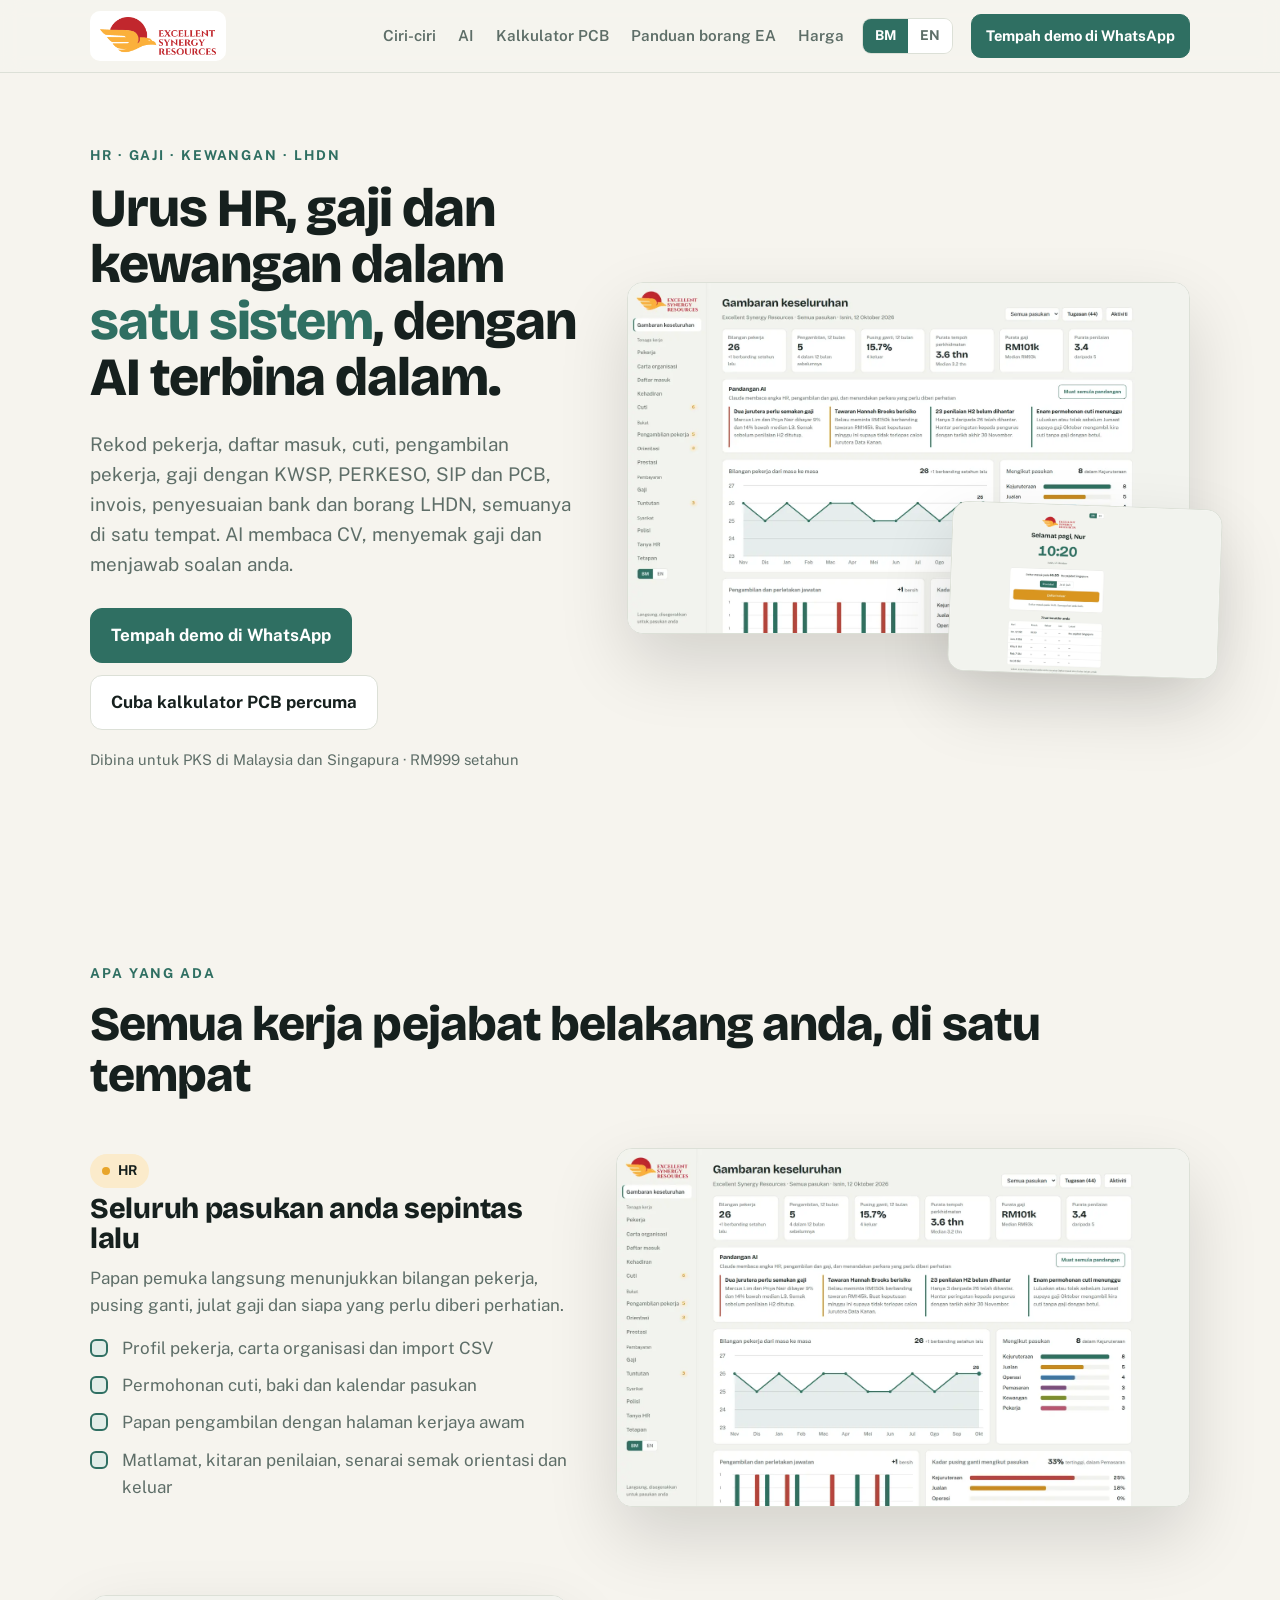
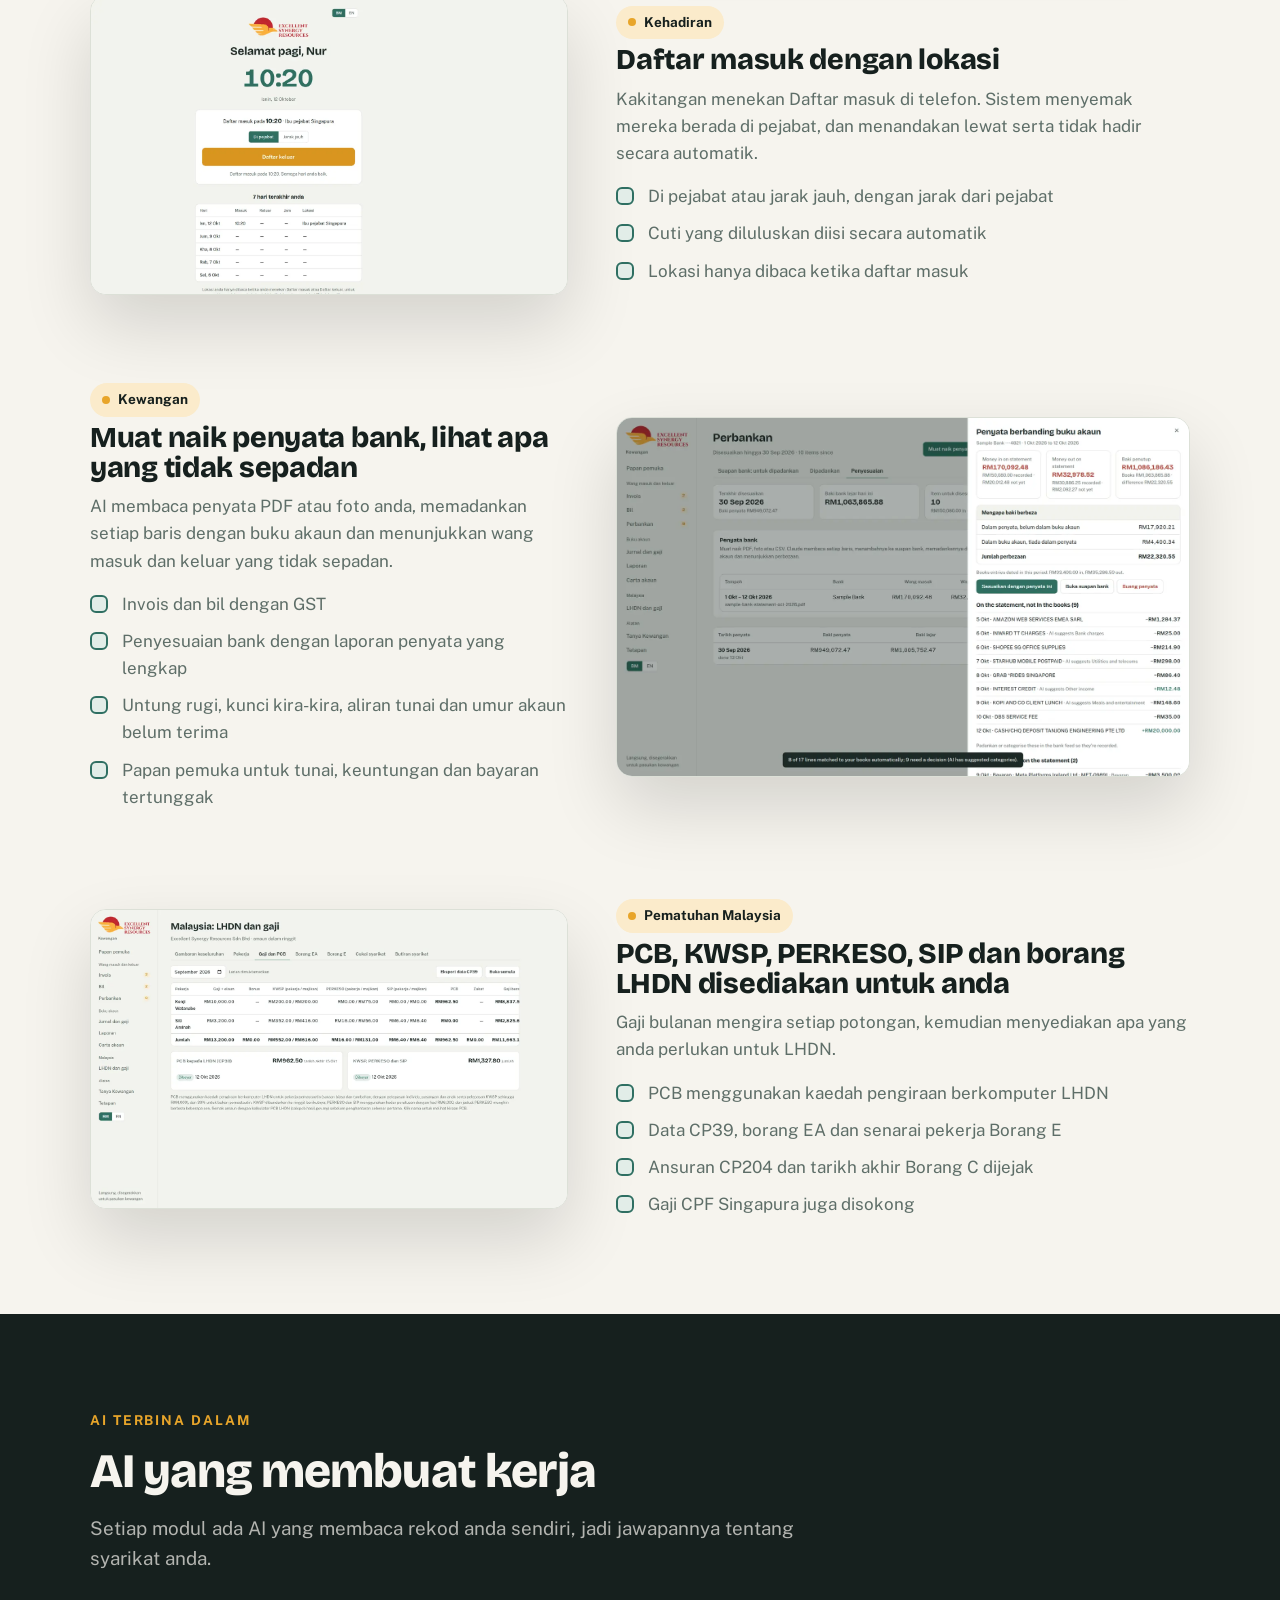
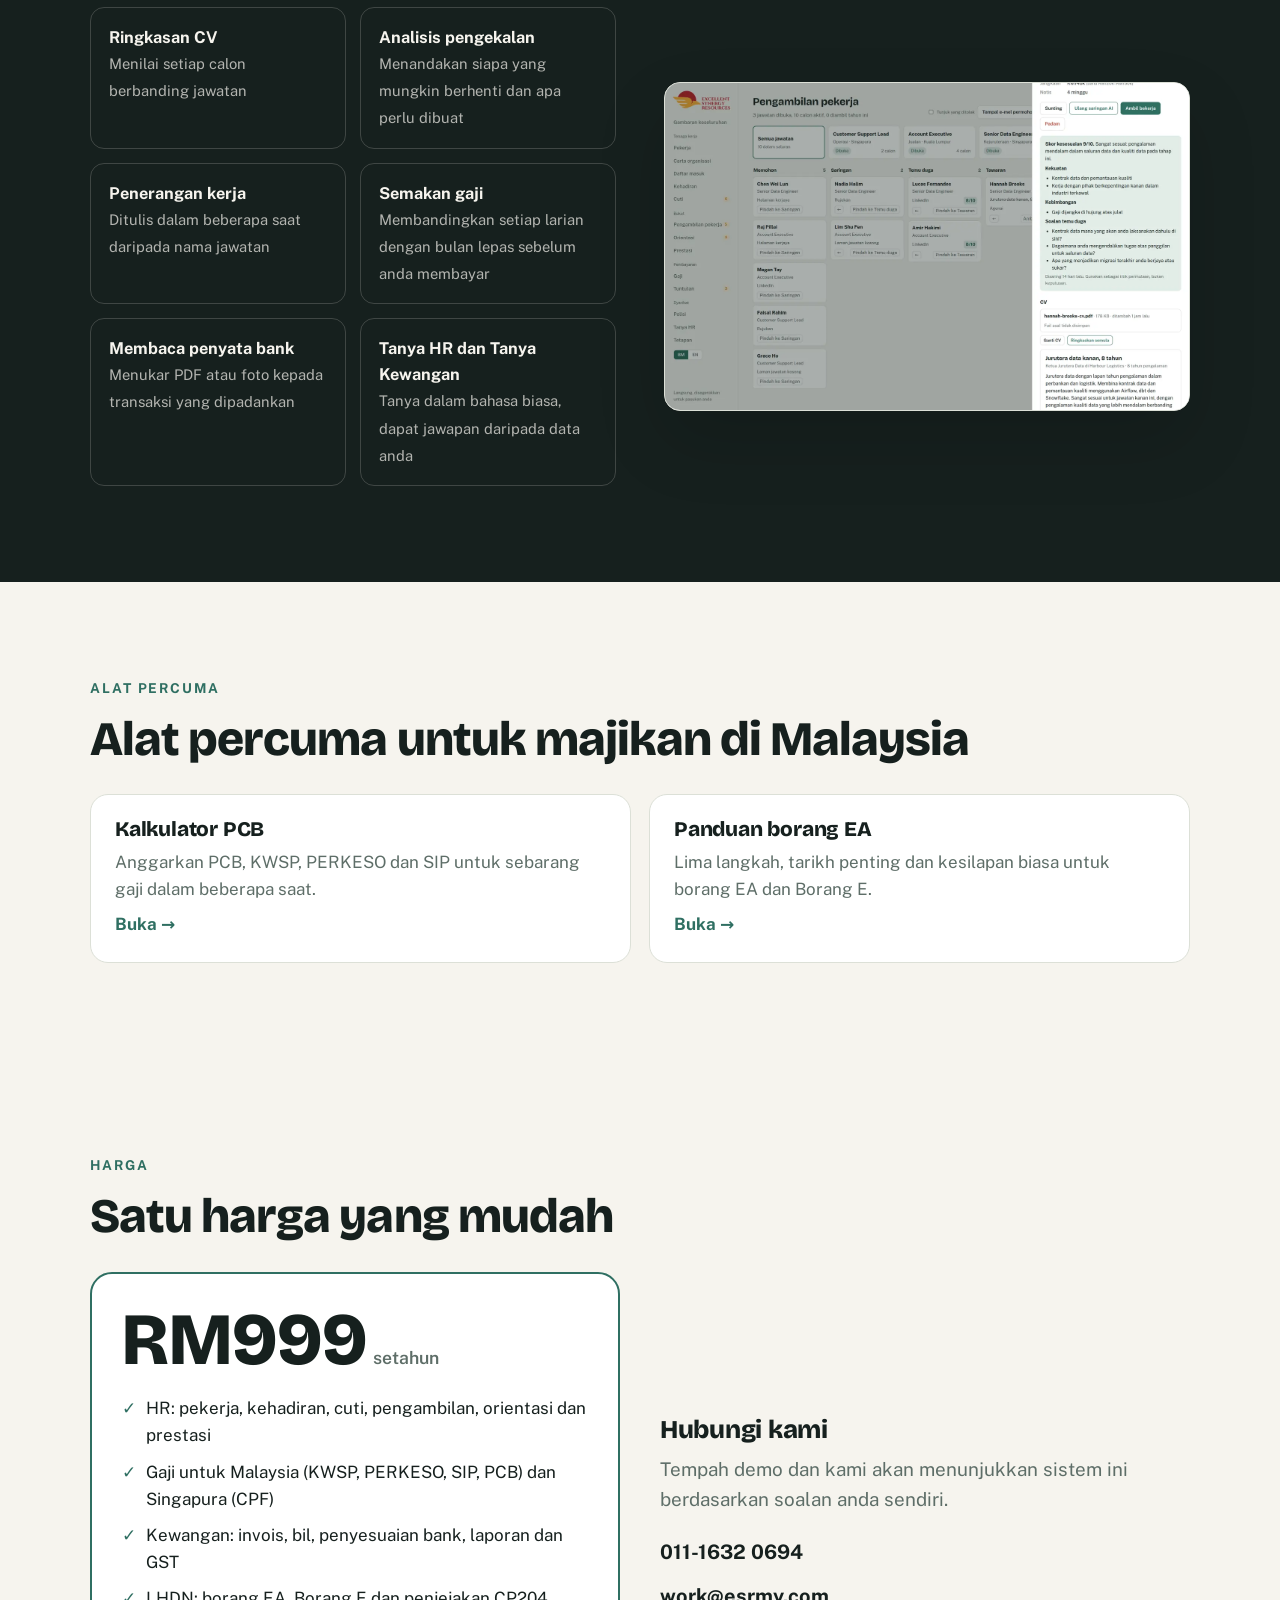
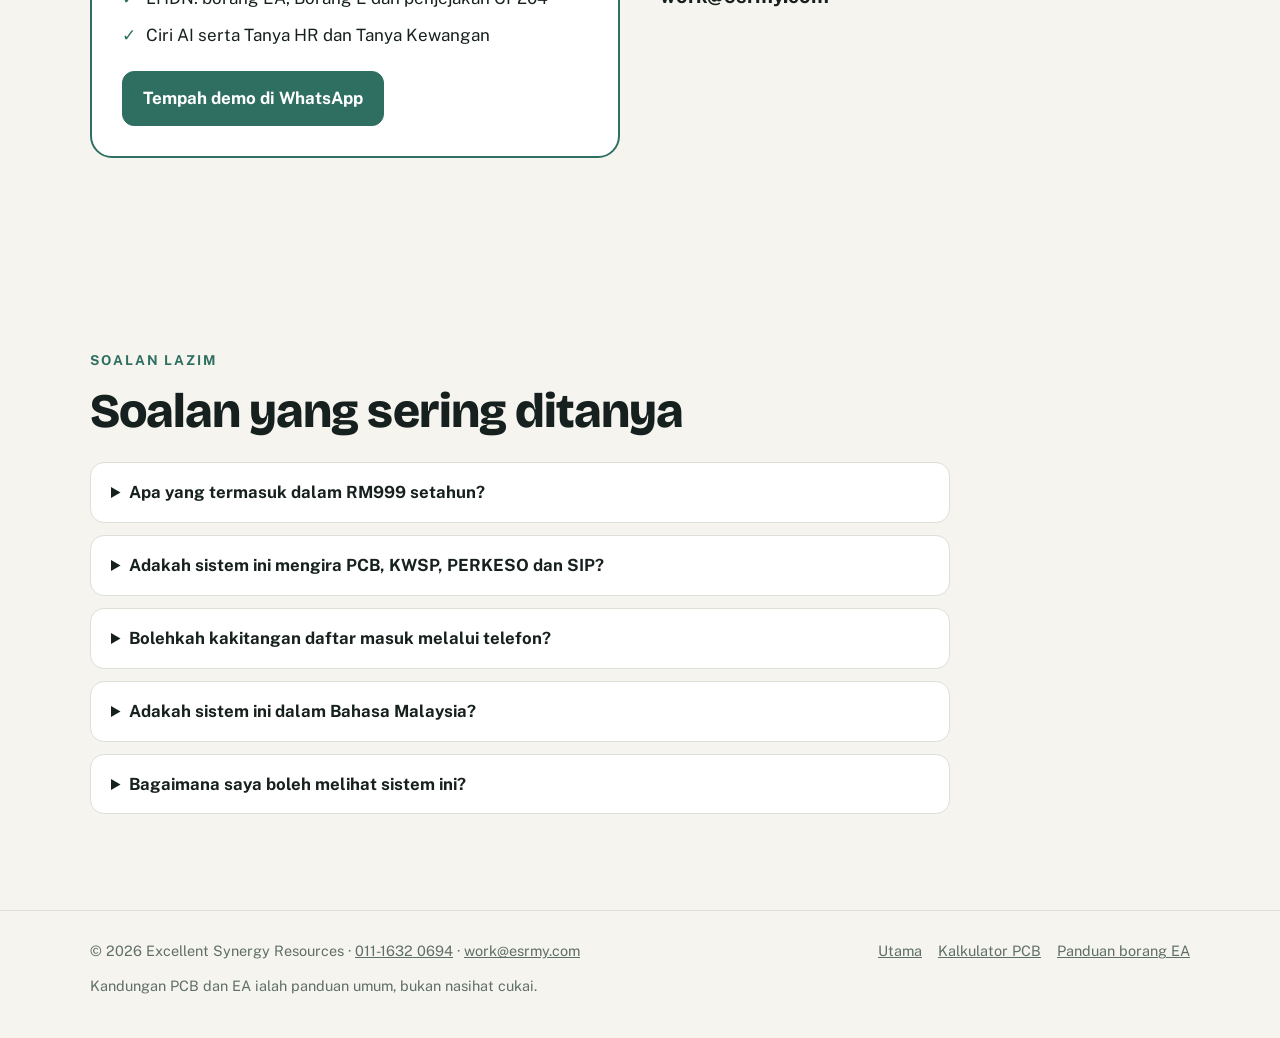
==== index.html @ 01795f99 "Website: bilingual home, PCB calculator and EA form guide" ====
<!doctype html>
<html lang="ms">
<head>
<meta charset="utf-8">
<meta name="viewport" content="width=device-width, initial-scale=1, viewport-fit=cover">
<title>Sistem HR dan Gaji Malaysia dengan AI | ESR</title>
<meta name="description" content="Urus pekerja, cuti, daftar masuk berlokasi, gaji dengan KWSP, PERKESO, SIP dan PCB, invois dan borang LHDN dalam satu sistem dengan AI. RM999 setahun.">
<meta name="robots" content="index, follow, max-image-preview:large">
<link rel="canonical" href="https://hrmanagement.esrmy.com/">
<link rel="alternate" hreflang="ms-MY" href="https://hrmanagement.esrmy.com/"><link rel="alternate" hreflang="en" href="https://hrmanagement.esrmy.com/en/"><link rel="alternate" hreflang="x-default" href="https://hrmanagement.esrmy.com/">
<meta property="og:type" content="website"><meta property="og:site_name" content="Excellent Synergy Resources"><meta property="og:url" content="https://hrmanagement.esrmy.com/">
<meta property="og:title" content="Sistem HR dan Gaji Malaysia dengan AI | ESR"><meta property="og:description" content="Urus pekerja, cuti, daftar masuk berlokasi, gaji dengan KWSP, PERKESO, SIP dan PCB, invois dan borang LHDN dalam satu sistem dengan AI. RM999 setahun.">
<meta property="og:image" content="https://hrmanagement.esrmy.com/assets/img/og-ms.png"><meta property="og:image:width" content="1200"><meta property="og:image:height" content="630"><meta property="og:image:alt" content="Sistem HR, gaji dan kewangan Excellent Synergy Resources">
<meta property="og:locale" content="ms_MY"><meta property="og:locale:alternate" content="en_MY">
<meta name="twitter:card" content="summary_large_image"><meta name="twitter:title" content="Sistem HR dan Gaji Malaysia dengan AI | ESR"><meta name="twitter:description" content="Urus pekerja, cuti, daftar masuk berlokasi, gaji dengan KWSP, PERKESO, SIP dan PCB, invois dan borang LHDN dalam satu sistem dengan AI. RM999 setahun."><meta name="twitter:image" content="https://hrmanagement.esrmy.com/assets/img/og-ms.png">
<meta name="theme-color" content="#2F6F62">
<link rel="icon" type="image/png" sizes="32x32" href="/assets/img/icon-32.png"><link rel="icon" type="image/png" sizes="192x192" href="/assets/img/icon-192.png"><link rel="apple-touch-icon" href="/assets/img/apple-touch-icon.png">
<link rel="preconnect" href="https://fonts.googleapis.com"><link rel="preconnect" href="https://fonts.gstatic.com" crossorigin>
<link href="https://fonts.googleapis.com/css2?family=Bricolage+Grotesque:opsz,wght@12..96,600;12..96,800&family=Public+Sans:wght@400;500;600;700&display=swap" rel="stylesheet">
<link rel="stylesheet" href="/assets/css/style.css">
<script type="application/ld+json">{"@context": "https://schema.org", "@graph": [{"@type": "Organization", "@id": "https://hrmanagement.esrmy.com/#org", "name": "Excellent Synergy Resources", "url": "https://hrmanagement.esrmy.com/", "logo": "https://hrmanagement.esrmy.com/assets/img/logo.png", "email": "work@esrmy.com", "contactPoint": {"@type": "ContactPoint", "telephone": "+60-11-1632-0694", "contactType": "sales", "areaServed": ["MY", "SG"], "availableLanguage": ["ms", "en"]}}, {"@type": "WebSite", "@id": "https://hrmanagement.esrmy.com/#site", "url": "https://hrmanagement.esrmy.com/", "name": "Excellent Synergy Resources", "inLanguage": ["ms-MY", "en"], "publisher": {"@id": "https://hrmanagement.esrmy.com/#org"}}, {"@type": "SoftwareApplication", "name": "Excellent Synergy Resources HR, Payroll & Finance", "applicationCategory": "BusinessApplication", "operatingSystem": "Web", "inLanguage": ["ms", "en"], "description": "Urus pekerja, cuti, daftar masuk berlokasi, gaji dengan KWSP, PERKESO, SIP dan PCB, invois dan borang LHDN dalam satu sistem dengan AI. RM999 setahun.", "offers": {"@type": "Offer", "price": "999", "priceCurrency": "MYR", "priceSpecification": {"@type": "UnitPriceSpecification", "price": "999", "priceCurrency": "MYR", "unitText": "YEAR"}}, "publisher": {"@id": "https://hrmanagement.esrmy.com/#org"}}, {"@type": "FAQPage", "inLanguage": "ms", "mainEntity": [{"@type": "Question", "name": "Apa yang termasuk dalam RM999 setahun?", "acceptedAnswer": {"@type": "Answer", "text": "Rekod HR, kehadiran dengan daftar masuk berlokasi, cuti, pengambilan pekerja, orientasi, penilaian prestasi, gaji untuk Malaysia dan Singapura, kewangan dengan invois, penyesuaian bank dan laporan, borang LHDN, serta ciri-ciri AI."}}, {"@type": "Question", "name": "Adakah sistem ini mengira PCB, KWSP, PERKESO dan SIP?", "acceptedAnswer": {"@type": "Answer", "text": "Ya. Gaji bulanan mengira setiap potongan, menggunakan kaedah pengiraan berkomputer LHDN untuk PCB, dan menyediakan data CP39, borang EA dan senarai pekerja Borang E."}}, {"@type": "Question", "name": "Bolehkah kakitangan daftar masuk melalui telefon?", "acceptedAnswer": {"@type": "Answer", "text": "Boleh. Kakitangan menekan Daftar masuk di telefon, sistem menyemak mereka berada di pejabat, dan lewat atau tidak hadir ditanda secara automatik."}}, {"@type": "Question", "name": "Adakah sistem ini dalam Bahasa Malaysia?", "acceptedAnswer": {"@type": "Answer", "text": "Ya. Setiap skrin boleh ditukar antara Bahasa Malaysia dan Bahasa Inggeris."}}, {"@type": "Question", "name": "Bagaimana saya boleh melihat sistem ini?", "acceptedAnswer": {"@type": "Answer", "text": "Tempah demo melalui WhatsApp di 011-1632 0694 atau e-mel work@esrmy.com dan kami akan menunjukkannya kepada anda."}}]}]}</script>
</head>
<body><header class="top"><div class="wrap">
  <a class="logo-tile" href="/"><img src="/assets/img/logo.png" width="422" height="138" alt="Excellent Synergy Resources" style="height:38px;width:auto"></a>
  <nav class="links" aria-label="Bahagian"><a href="/#features">Ciri-ciri</a><a href="/#ai">AI</a><a href="/kalkulator-pcb/">Kalkulator PCB</a><a href="/panduan-borang-ea/">Panduan borang EA</a><a href="/#pricing">Harga</a></nav>
  <div class="langsw" role="group" aria-label="Language / Bahasa"><a href="/" hreflang="ms" lang="ms" aria-current="true">BM</a><a href="/en/" hreflang="en" lang="en" aria-current="false">EN</a></div>
  <a class="btn primary small demo" href="https://wa.me/601116320694?text=Hai%2C%20saya%20ingin%20menempah%20demo%20sistem%20HR%2C%20gaji%20dan%20kewangan." target="_blank" rel="noopener">Tempah demo di WhatsApp</a>
</div></header>
<main>
<section class="hero"><div class="wrap grid"><div>
<p class="kicker">HR · Gaji · Kewangan · LHDN</p><h1>Urus HR, gaji dan kewangan dalam <em>satu sistem</em>, dengan AI terbina dalam.</h1><p class="lead">Rekod pekerja, daftar masuk, cuti, pengambilan pekerja, gaji dengan KWSP, PERKESO, SIP dan PCB, invois, penyesuaian bank dan borang LHDN, semuanya di satu tempat. AI membaca CV, menyemak gaji dan menjawab soalan anda.</p>
<div class="ctas"><a class="btn primary" href="https://wa.me/601116320694?text=Hai%2C%20saya%20ingin%20menempah%20demo%20sistem%20HR%2C%20gaji%20dan%20kewangan." target="_blank" rel="noopener">Tempah demo di WhatsApp</a><a class="btn" href="/kalkulator-pcb/">Cuba kalkulator PCB percuma</a></div><p class="note">Dibina untuk PKS di Malaysia dan Singapura · RM999 setahun</p></div>
<div class="stack"><div class="shot"><picture><source media="(prefers-color-scheme: dark)" srcset="/assets/img/ms/hr-dashboard-dark.webp"><img src="/assets/img/ms/hr-dashboard-light.webp" width="1400" height="875" alt="Papan pemuka HR dengan bilangan pekerja, pusing ganti dan pandangan AI" fetchpriority="high"></picture></div><div class="shot back"><picture><source media="(prefers-color-scheme: dark)" srcset="/assets/img/ms/clock-in-dark.webp"><img src="/assets/img/ms/clock-in-light.webp" width="1400" height="875" alt="Skrin daftar masuk kakitangan dengan lokasi" loading="lazy" decoding="async"></picture></div></div></div></section>
<section id="features"><div class="wrap"><p class="kicker">Apa yang ada</p><h2>Semua kerja pejabat belakang anda, di satu tempat</h2><div class="rows"><div class="row"><div class="text"><span class="tag"><i></i><span>HR</span></span><h3>Seluruh pasukan anda sepintas lalu</h3><p>Papan pemuka langsung menunjukkan bilangan pekerja, pusing ganti, julat gaji dan siapa yang perlu diberi perhatian.</p><ul><li>Profil pekerja, carta organisasi dan import CSV</li><li>Permohonan cuti, baki dan kalendar pasukan</li><li>Papan pengambilan dengan halaman kerjaya awam</li><li>Matlamat, kitaran penilaian, senarai semak orientasi dan keluar</li></ul></div>
<div class="shot"><picture><source media="(prefers-color-scheme: dark)" srcset="/assets/img/ms/hr-dashboard-dark.webp"><img src="/assets/img/ms/hr-dashboard-light.webp" width="1400" height="875" alt="Papan pemuka HR dengan bilangan pekerja, pusing ganti dan pandangan AI" loading="lazy" decoding="async"></picture></div></div><div class="row flip"><div class="text"><span class="tag"><i></i><span>Kehadiran</span></span><h3>Daftar masuk dengan lokasi</h3><p>Kakitangan menekan Daftar masuk di telefon. Sistem menyemak mereka berada di pejabat, dan menandakan lewat serta tidak hadir secara automatik.</p><ul><li>Di pejabat atau jarak jauh, dengan jarak dari pejabat</li><li>Cuti yang diluluskan diisi secara automatik</li><li>Lokasi hanya dibaca ketika daftar masuk</li></ul></div>
<div class="shot"><picture><source media="(prefers-color-scheme: dark)" srcset="/assets/img/ms/clock-in-dark.webp"><img src="/assets/img/ms/clock-in-light.webp" width="1400" height="875" alt="Skrin daftar masuk kakitangan dengan lokasi" loading="lazy" decoding="async"></picture></div></div><div class="row"><div class="text"><span class="tag"><i></i><span>Kewangan</span></span><h3>Muat naik penyata bank, lihat apa yang tidak sepadan</h3><p>AI membaca penyata PDF atau foto anda, memadankan setiap baris dengan buku akaun dan menunjukkan wang masuk dan keluar yang tidak sepadan.</p><ul><li>Invois dan bil dengan GST</li><li>Penyesuaian bank dengan laporan penyata yang lengkap</li><li>Untung rugi, kunci kira-kira, aliran tunai dan umur akaun belum terima</li><li>Papan pemuka untuk tunai, keuntungan dan bayaran tertunggak</li></ul></div>
<div class="shot"><picture><source media="(prefers-color-scheme: dark)" srcset="/assets/img/ms/bank-statement-check-dark.webp"><img src="/assets/img/ms/bank-statement-check-light.webp" width="1400" height="875" alt="Penyata bank dibandingkan dengan buku akaun" loading="lazy" decoding="async"></picture></div></div><div class="row flip"><div class="text"><span class="tag"><i></i><span>Pematuhan Malaysia</span></span><h3>PCB, KWSP, PERKESO, SIP dan borang LHDN disediakan untuk anda</h3><p>Gaji bulanan mengira setiap potongan, kemudian menyediakan apa yang anda perlukan untuk LHDN.</p><ul><li>PCB menggunakan kaedah pengiraan berkomputer LHDN</li><li>Data CP39, borang EA dan senarai pekerja Borang E</li><li>Ansuran CP204 dan tarikh akhir Borang C dijejak</li><li>Gaji CPF Singapura juga disokong</li></ul></div>
<div class="shot"><picture><source media="(prefers-color-scheme: dark)" srcset="/assets/img/ms/malaysia-payroll-pcb-dark.webp"><img src="/assets/img/ms/malaysia-payroll-pcb-light.webp" width="1400" height="875" alt="Gaji Malaysia dengan KWSP, PERKESO, SIP dan PCB" loading="lazy" decoding="async"></picture></div></div></div></div></section>
<section id="ai" class="ai"><div class="wrap"><p class="kicker">AI terbina dalam</p><h2>AI yang membuat kerja</h2><p class="lead" style="margin-top:16px">Setiap modul ada AI yang membaca rekod anda sendiri, jadi jawapannya tentang syarikat anda.</p>
<div class="grid"><div class="tiles"><div class="tile"><b>Ringkasan CV</b><span>Menilai setiap calon berbanding jawatan</span></div><div class="tile"><b>Analisis pengekalan</b><span>Menandakan siapa yang mungkin berhenti dan apa perlu dibuat</span></div><div class="tile"><b>Penerangan kerja</b><span>Ditulis dalam beberapa saat daripada nama jawatan</span></div><div class="tile"><b>Semakan gaji</b><span>Membandingkan setiap larian dengan bulan lepas sebelum anda membayar</span></div><div class="tile"><b>Membaca penyata bank</b><span>Menukar PDF atau foto kepada transaksi yang dipadankan</span></div><div class="tile"><b>Tanya HR dan Tanya Kewangan</b><span>Tanya dalam bahasa biasa, dapat jawapan daripada data anda</span></div></div><div class="shot"><picture><source media="(prefers-color-scheme: dark)" srcset="/assets/img/ms/ai-cv-summary-dark.webp"><img src="/assets/img/ms/ai-cv-summary-light.webp" width="1400" height="875" alt="Ringkasan AI bagi CV calon" loading="lazy" decoding="async"></picture></div></div></div></section>
<section id="tools"><div class="wrap"><p class="kicker">Alat percuma</p><h2>Alat percuma untuk majikan di Malaysia</h2><div class="tools">
<a class="toolcard" href="/kalkulator-pcb/"><h3>Kalkulator PCB</h3><span>Anggarkan PCB, KWSP, PERKESO dan SIP untuk sebarang gaji dalam beberapa saat.</span><b>Buka →</b></a>
<a class="toolcard" href="/panduan-borang-ea/"><h3>Panduan borang EA</h3><span>Lima langkah, tarikh penting dan kesilapan biasa untuk borang EA dan Borang E.</span><b>Buka →</b></a></div></div></section>
<section id="pricing"><div class="wrap"><p class="kicker">Harga</p><h2>Satu harga yang mudah</h2><div class="price"><div class="pcard"><div class="amt">RM999<small>setahun</small></div>
<ul><li>HR: pekerja, kehadiran, cuti, pengambilan, orientasi dan prestasi</li><li>Gaji untuk Malaysia (KWSP, PERKESO, SIP, PCB) dan Singapura (CPF)</li><li>Kewangan: invois, bil, penyesuaian bank, laporan dan GST</li><li>LHDN: borang EA, Borang E dan penjejakan CP204</li><li>Ciri AI serta Tanya HR dan Tanya Kewangan</li></ul><a class="btn primary" href="https://wa.me/601116320694?text=Hai%2C%20saya%20ingin%20menempah%20demo%20sistem%20HR%2C%20gaji%20dan%20kewangan." target="_blank" rel="noopener">Tempah demo di WhatsApp</a></div>
<div><h3 style="font-size:1.6rem">Hubungi kami</h3><p class="lead" style="margin:10px 0 22px">Tempah demo dan kami akan menunjukkan sistem ini berdasarkan soalan anda sendiri.</p><div class="contact"><a href="tel:+601116320694">011-1632 0694</a><a href="mailto:work@esrmy.com">work@esrmy.com</a></div></div></div></div></section>
<section id="faq"><div class="wrap"><p class="kicker">Soalan lazim</p><h2>Soalan yang sering ditanya</h2><div class="faq"><details><summary>Apa yang termasuk dalam RM999 setahun?</summary><p>Rekod HR, kehadiran dengan daftar masuk berlokasi, cuti, pengambilan pekerja, orientasi, penilaian prestasi, gaji untuk Malaysia dan Singapura, kewangan dengan invois, penyesuaian bank dan laporan, borang LHDN, serta ciri-ciri AI.</p></details><details><summary>Adakah sistem ini mengira PCB, KWSP, PERKESO dan SIP?</summary><p>Ya. Gaji bulanan mengira setiap potongan, menggunakan kaedah pengiraan berkomputer LHDN untuk PCB, dan menyediakan data CP39, borang EA dan senarai pekerja Borang E.</p></details><details><summary>Bolehkah kakitangan daftar masuk melalui telefon?</summary><p>Boleh. Kakitangan menekan Daftar masuk di telefon, sistem menyemak mereka berada di pejabat, dan lewat atau tidak hadir ditanda secara automatik.</p></details><details><summary>Adakah sistem ini dalam Bahasa Malaysia?</summary><p>Ya. Setiap skrin boleh ditukar antara Bahasa Malaysia dan Bahasa Inggeris.</p></details><details><summary>Bagaimana saya boleh melihat sistem ini?</summary><p>Tempah demo melalui WhatsApp di 011-1632 0694 atau e-mel work@esrmy.com dan kami akan menunjukkannya kepada anda.</p></details></div></div></section>
</main>
<footer><div class="wrap"><span>© 2026 Excellent Synergy Resources · <a href="tel:+601116320694">011-1632 0694</a> · <a href="mailto:work@esrmy.com">work@esrmy.com</a></span>
<nav aria-label="Footer"><a href="/">Utama</a><a href="/kalkulator-pcb/">Kalkulator PCB</a><a href="/panduan-borang-ea/">Panduan borang EA</a></nav>
<span>Kandungan PCB dan EA ialah panduan umum, bukan nasihat cukai.</span></div></footer>
<script src="/assets/js/main.js" defer></script>
</body>
</html>
---- assets/css/style.css ----
:root{--bg:#F6F4EE;--surface:#FFFFFF;--ink:#16201E;--muted:#5E6E68;--line:#DCE0D7;--pine:#2F6F62;--pine-2:#245A4F;--pine-soft:#E2EDE8;--gold:#E8A52A;--gold-soft:#FBEBCB;--danger:#B4453A;
  --display:"Bricolage Grotesque","Avenir Next","Segoe UI",system-ui,sans-serif;--body:"Public Sans","Helvetica Neue","Segoe UI",system-ui,sans-serif;
  box-sizing:border-box;padding-top:env(safe-area-inset-top,0px);padding-bottom:env(safe-area-inset-bottom,0px)}
@media (prefers-color-scheme: dark){:root:not([data-theme="light"]){--bg:#0F1614;--surface:#18211E;--ink:#E6EEEA;--muted:#9AAAA4;--line:#2B3633;--pine:#62B4A0;--pine-2:#7CC7B4;--pine-soft:#1F322D;--gold:#F0B54A;--gold-soft:#3A2F1A;--danger:#E58474}}
:root[data-theme="dark"]{--bg:#0F1614;--surface:#18211E;--ink:#E6EEEA;--muted:#9AAAA4;--line:#2B3633;--pine:#62B4A0;--pine-2:#7CC7B4;--pine-soft:#1F322D;--gold:#F0B54A;--gold-soft:#3A2F1A;--danger:#E58474}
*,*::before,*::after{box-sizing:inherit}
html{scroll-behavior:smooth;scroll-padding-top:calc(76px + env(safe-area-inset-top,0px))}
@media (prefers-reduced-motion: reduce){html{scroll-behavior:auto}}
body{margin:0;background:var(--bg);color:var(--ink);font:17px/1.6 var(--body);-webkit-font-smoothing:antialiased}
h1,h2,h3{font-family:var(--display);font-weight:800;letter-spacing:-.02em;margin:0;line-height:1.05}
h2{font-size:clamp(2rem,4vw,3rem)}h3{font-size:1.3rem;letter-spacing:-.01em}
p{margin:0}a{color:var(--pine)}
button,input,select{font:inherit;color:inherit}
:focus-visible{outline:2px solid var(--pine);outline-offset:3px}
.wrap{max-width:1180px;margin:0 auto;padding:0 clamp(18px,4vw,40px)}
header.top{position:sticky;top:0;z-index:20;background:color-mix(in srgb,var(--bg) 90%,transparent);backdrop-filter:blur(10px);border-bottom:1px solid var(--line);padding-top:env(safe-area-inset-top,0px)}
header .wrap{display:flex;align-items:center;gap:18px;height:72px}
.logo-tile{background:#fff;border-radius:10px;padding:6px 10px;display:flex}
.logo-tile img{height:38px;width:auto;display:block}
nav.links{display:flex;gap:22px;margin-left:auto;font-weight:600;font-size:.95rem}
nav.links a{color:var(--muted);text-decoration:none}nav.links a:hover{color:var(--ink)}
.langsw{display:inline-flex;border:1px solid var(--line);border-radius:9px;overflow:hidden;flex:none}.langsw a{color:var(--muted);text-decoration:none;padding:6px 12px;font-size:.85rem;font-weight:700;background:var(--surface)}.langsw a[aria-current=true]{background:var(--pine);color:var(--surface)}
.langsw button{border:0;background:var(--surface);color:var(--muted);padding:6px 12px;font-size:.85rem;font-weight:700;cursor:pointer}
.langsw button[aria-pressed=true]{background:var(--pine);color:var(--surface)}
.btn{display:inline-flex;align-items:center;justify-content:center;gap:8px;border-radius:12px;padding:13px 20px;font-weight:700;text-decoration:none;border:1.5px solid var(--line);background:var(--surface);color:var(--ink);cursor:pointer;white-space:nowrap}
.btn:hover{border-color:var(--pine)}
.btn.primary{background:var(--pine);border-color:var(--pine);color:var(--surface)}.btn.primary:hover{background:var(--pine-2)}
.btn.gold{background:var(--gold);border-color:var(--gold);color:#16201E}
.btn.small{padding:9px 14px;border-radius:10px;font-size:.92rem}
section{padding:clamp(56px,8vw,96px) 0}
.kicker{font-size:.85rem;font-weight:700;letter-spacing:.14em;color:var(--pine);text-transform:uppercase;margin-bottom:14px}
.lead{font-size:1.18rem;color:var(--muted);max-width:60ch}
.hero{padding-top:clamp(40px,6vw,72px)}
.hero .grid{display:grid;grid-template-columns:minmax(0,1fr) minmax(0,1.15fr);gap:48px;align-items:center}
.hero h1{font-size:clamp(2.4rem,4.2vw,3.6rem)}
.hero h1 em{font-style:normal;color:var(--pine)}
.hero .lead{margin:22px 0 28px}
.hero .ctas{display:flex;flex-wrap:wrap;gap:12px}
.hero .note{margin-top:18px;font-size:.92rem;color:var(--muted)}
.shot{border-radius:16px;overflow:hidden;border:1px solid var(--line);box-shadow:0 30px 70px rgba(0,0,0,.14);background:var(--surface)}
.shot img{display:block;width:100%;height:auto}
.hero .stack{position:relative}
.hero .stack .back{position:absolute;right:-30px;bottom:-40px;width:48%;transform:rotate(2deg)}
.tag{display:inline-flex;align-items:center;gap:8px;font-size:.85rem;font-weight:700;padding:6px 12px;border-radius:999px;background:var(--gold-soft);color:var(--ink)}
.tag i{width:8px;height:8px;border-radius:50%;background:var(--gold)}
.rows{display:grid;gap:clamp(56px,7vw,88px);margin-top:48px}
.row{display:grid;grid-template-columns:minmax(0,1fr) minmax(0,1.2fr);gap:48px;align-items:center}
.row.flip .text{order:2}
.row ul{margin:16px 0 0;padding:0;list-style:none;display:grid;gap:10px}
.row li{display:grid;grid-template-columns:22px 1fr;gap:10px;color:var(--muted)}
.row li::before{content:"";width:18px;height:18px;border-radius:6px;margin-top:4px;background:var(--pine-soft);border:2px solid var(--pine)}
.row h3{font-size:1.8rem;margin-top:6px}
.row p{color:var(--muted);margin-top:10px}
.ai{background:var(--ink);color:var(--bg)}
:root[data-theme="dark"] .ai,.ai{--aimuted:color-mix(in srgb,var(--bg) 70%,var(--ink))}
@media (prefers-color-scheme: dark){:root:not([data-theme="light"]) .ai{background:var(--surface);color:var(--ink);--aimuted:var(--muted)}}
:root[data-theme="dark"] .ai{background:var(--surface);color:var(--ink);--aimuted:var(--muted)}
.ai .kicker{color:var(--gold)}
.ai .lead{color:var(--aimuted)}
.ai .grid{display:grid;grid-template-columns:minmax(0,1fr) minmax(0,1fr);gap:48px;align-items:center;margin-top:34px}
.tiles{display:grid;grid-template-columns:1fr 1fr;gap:14px}
.tile{border:1px solid color-mix(in srgb,currentColor 18%,transparent);border-radius:14px;padding:16px 18px}
.tile b{display:block;font-size:1.02rem}
.tile span{font-size:.92rem;color:var(--aimuted)}
.tool{background:var(--surface);border:1px solid var(--line);border-radius:20px;padding:clamp(20px,3vw,36px);margin-top:34px}
.calc{display:grid;grid-template-columns:minmax(0,1fr) minmax(0,1fr);gap:36px}
.fields{display:grid;grid-template-columns:repeat(2,minmax(0,1fr));gap:14px;align-content:start}
.field{display:flex;flex-direction:column;gap:6px;font-size:.88rem;font-weight:600;color:var(--muted)}
.field.full{grid-column:1/-1}
.field input,.field select{border:1.5px solid var(--line);border-radius:10px;padding:11px 12px;background:var(--bg);color:var(--ink);font-weight:500;font-size:1rem;min-width:0}
.result{background:var(--pine-soft);border-radius:16px;padding:22px 24px}
.result .big{font-family:var(--display);font-weight:800;font-size:clamp(2.4rem,5vw,3.4rem);color:var(--pine);line-height:1;margin:6px 0 4px;font-variant-numeric:tabular-nums}
.rtable{width:100%;border-collapse:collapse;margin-top:16px;font-size:.95rem}
.rtable td{padding:7px 0;border-top:1px solid color-mix(in srgb,var(--pine) 22%,transparent)}
.rtable td:last-child{text-align:right;font-variant-numeric:tabular-nums;font-weight:600}
.rtable tr.tot td{font-weight:800;color:var(--ink)}
.fine{font-size:.85rem;color:var(--muted);margin-top:12px}
.lead-box{margin-top:26px;border-top:1px dashed var(--line);padding-top:22px}
.lead-box h3{font-size:1.15rem}
.lead-box p{color:var(--muted);font-size:.95rem;margin:6px 0 14px}
.lead-actions{display:flex;flex-wrap:wrap;gap:10px;margin-top:14px}
.lead-actions .btn,.hero .ctas .btn{white-space:normal;text-align:center}
.err{color:var(--danger);font-size:.9rem;min-height:1.2em;margin-top:8px}
.guide{display:grid;grid-template-columns:minmax(0,1.2fr) minmax(0,1fr);gap:40px;margin-top:30px}
.steps{counter-reset:s;display:grid;gap:14px;margin:0;padding:0;list-style:none}
.steps li{counter-increment:s;display:grid;grid-template-columns:44px 1fr;gap:14px;background:var(--surface);border:1px solid var(--line);border-radius:14px;padding:16px}
.steps li::before{content:counter(s);width:36px;height:36px;border-radius:10px;background:var(--gold);color:#16201E;font-weight:800;display:grid;place-items:center;font-family:var(--display)}
.steps b{display:block}.steps span{color:var(--muted);font-size:.95rem}
.side{background:var(--surface);border:1px solid var(--line);border-radius:16px;padding:22px}
.side h3{margin-bottom:10px}
.side ul{margin:0;padding-left:20px;color:var(--muted);display:grid;gap:6px}
.dates{display:grid;gap:10px;margin:16px 0}
.dates div{display:flex;justify-content:space-between;gap:12px;border-top:1px solid var(--line);padding-top:10px;font-size:.95rem}
.dates b{color:var(--pine)}
.price{display:grid;grid-template-columns:minmax(0,1fr) minmax(0,1fr);gap:40px;align-items:center;margin-top:30px}
.pcard{background:var(--surface);border:2px solid var(--pine);border-radius:22px;padding:30px}
.pcard .amt{font-family:var(--display);font-weight:800;font-size:clamp(3rem,7vw,4.6rem);line-height:1;color:var(--ink)}
.pcard .amt small{font-size:1.1rem;color:var(--muted);font-weight:600;font-family:var(--body);margin-left:6px}
.pcard ul{margin:18px 0 22px;padding:0;list-style:none;display:grid;gap:9px}
.pcard li{display:flex;gap:10px}.pcard li::before{content:"✓";color:var(--pine);font-weight:800}
.contact{display:grid;gap:12px}
.contact a{font-size:1.25rem;font-weight:700;text-decoration:none;color:var(--ink)}
footer{border-top:1px solid var(--line);padding:28px 0 40px;color:var(--muted);font-size:.9rem}
footer .wrap{display:flex;flex-wrap:wrap;gap:12px;justify-content:space-between}
@media (max-width:900px){.hero .grid,.row,.ai .grid,.calc,.guide,.price{grid-template-columns:1fr}.row.flip .text{order:0}.hero .stack .back{display:none}nav.links{display:none}.tiles{grid-template-columns:1fr}}
@media (max-width:560px){.fields{grid-template-columns:1fr}header .btn.demo{display:none}}

.crumbs{font-size:.9rem;color:var(--muted);margin:26px 0 8px}.crumbs a{color:var(--muted)}.crumbs span{margin:0 8px}
.page-h1{font-size:clamp(2.2rem,4.6vw,3.6rem);margin-top:10px}
.prose{max-width:72ch;color:var(--muted);display:grid;gap:12px;margin-top:18px}.prose h2{color:var(--ink);font-size:1.6rem;margin-top:12px}
.prose ul{margin:0;padding-left:20px;display:grid;gap:8px}
.tools{display:grid;grid-template-columns:1fr 1fr;gap:18px;margin-top:30px}
.toolcard{background:var(--surface);border:1px solid var(--line);border-radius:18px;padding:24px;text-decoration:none;color:var(--ink);display:grid;gap:8px}
.toolcard:hover{border-color:var(--pine)}.toolcard span{color:var(--muted)}.toolcard b{color:var(--pine)}
.faq{margin-top:26px;display:grid;gap:12px;max-width:860px}
.faq details{background:var(--surface);border:1px solid var(--line);border-radius:14px;padding:16px 20px}
.faq summary{cursor:pointer;font-weight:700;font-size:1.05rem}.faq p{color:var(--muted);margin-top:10px}
footer nav{display:flex;flex-wrap:wrap;gap:16px}footer a{color:var(--muted)}
@media (max-width:900px){.tools{grid-template-columns:1fr}}
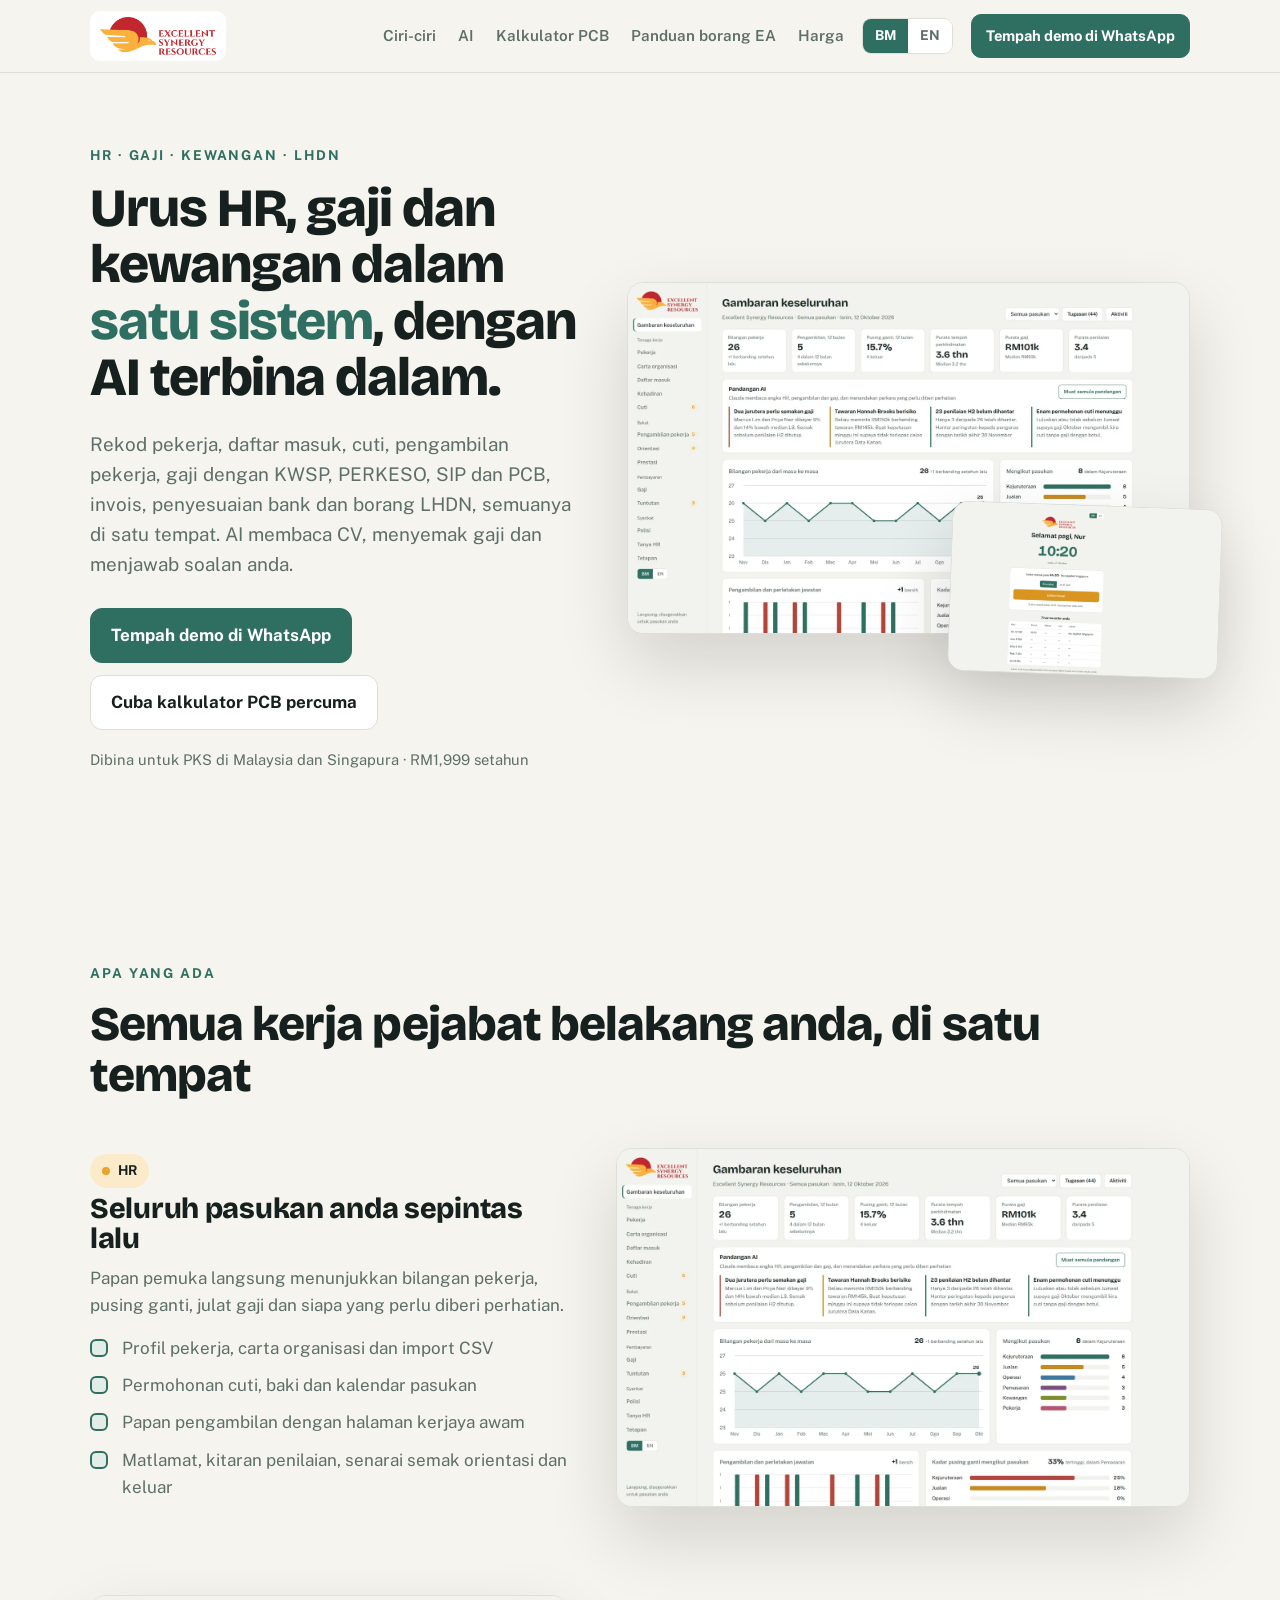
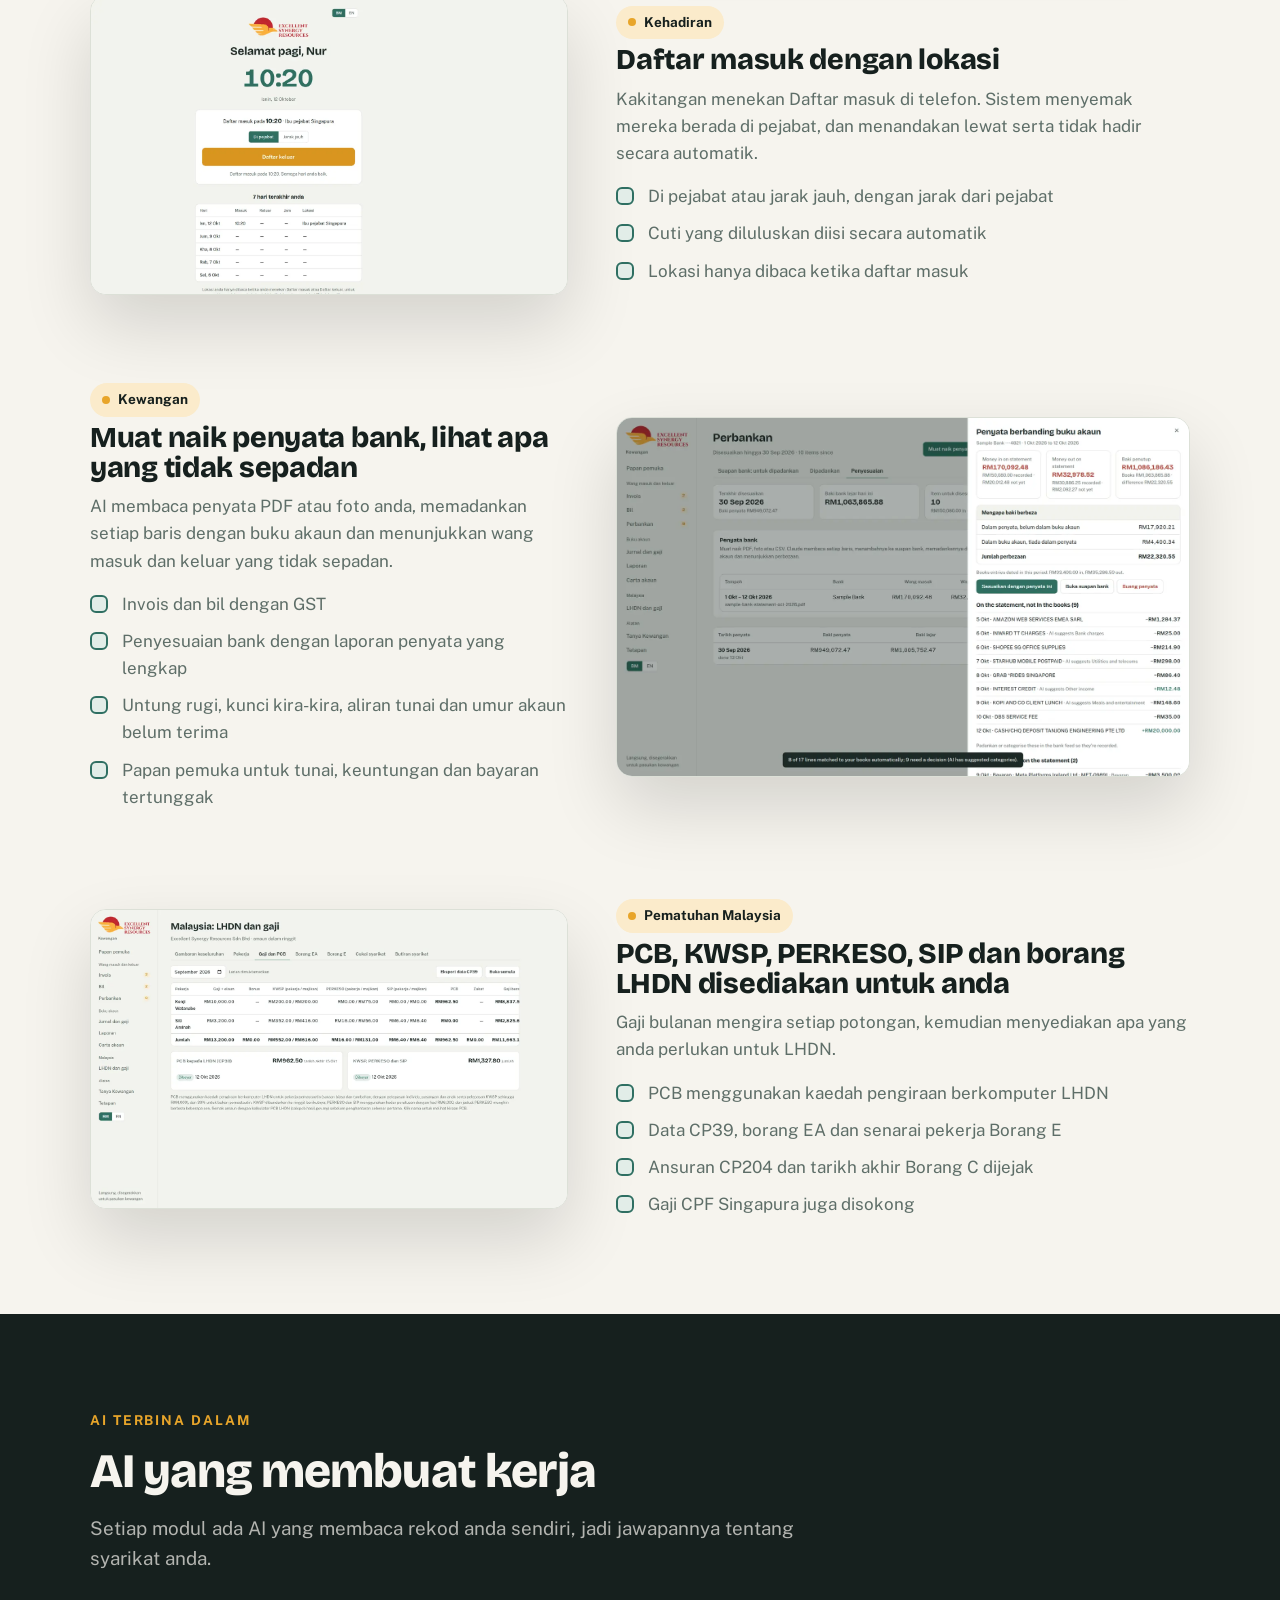
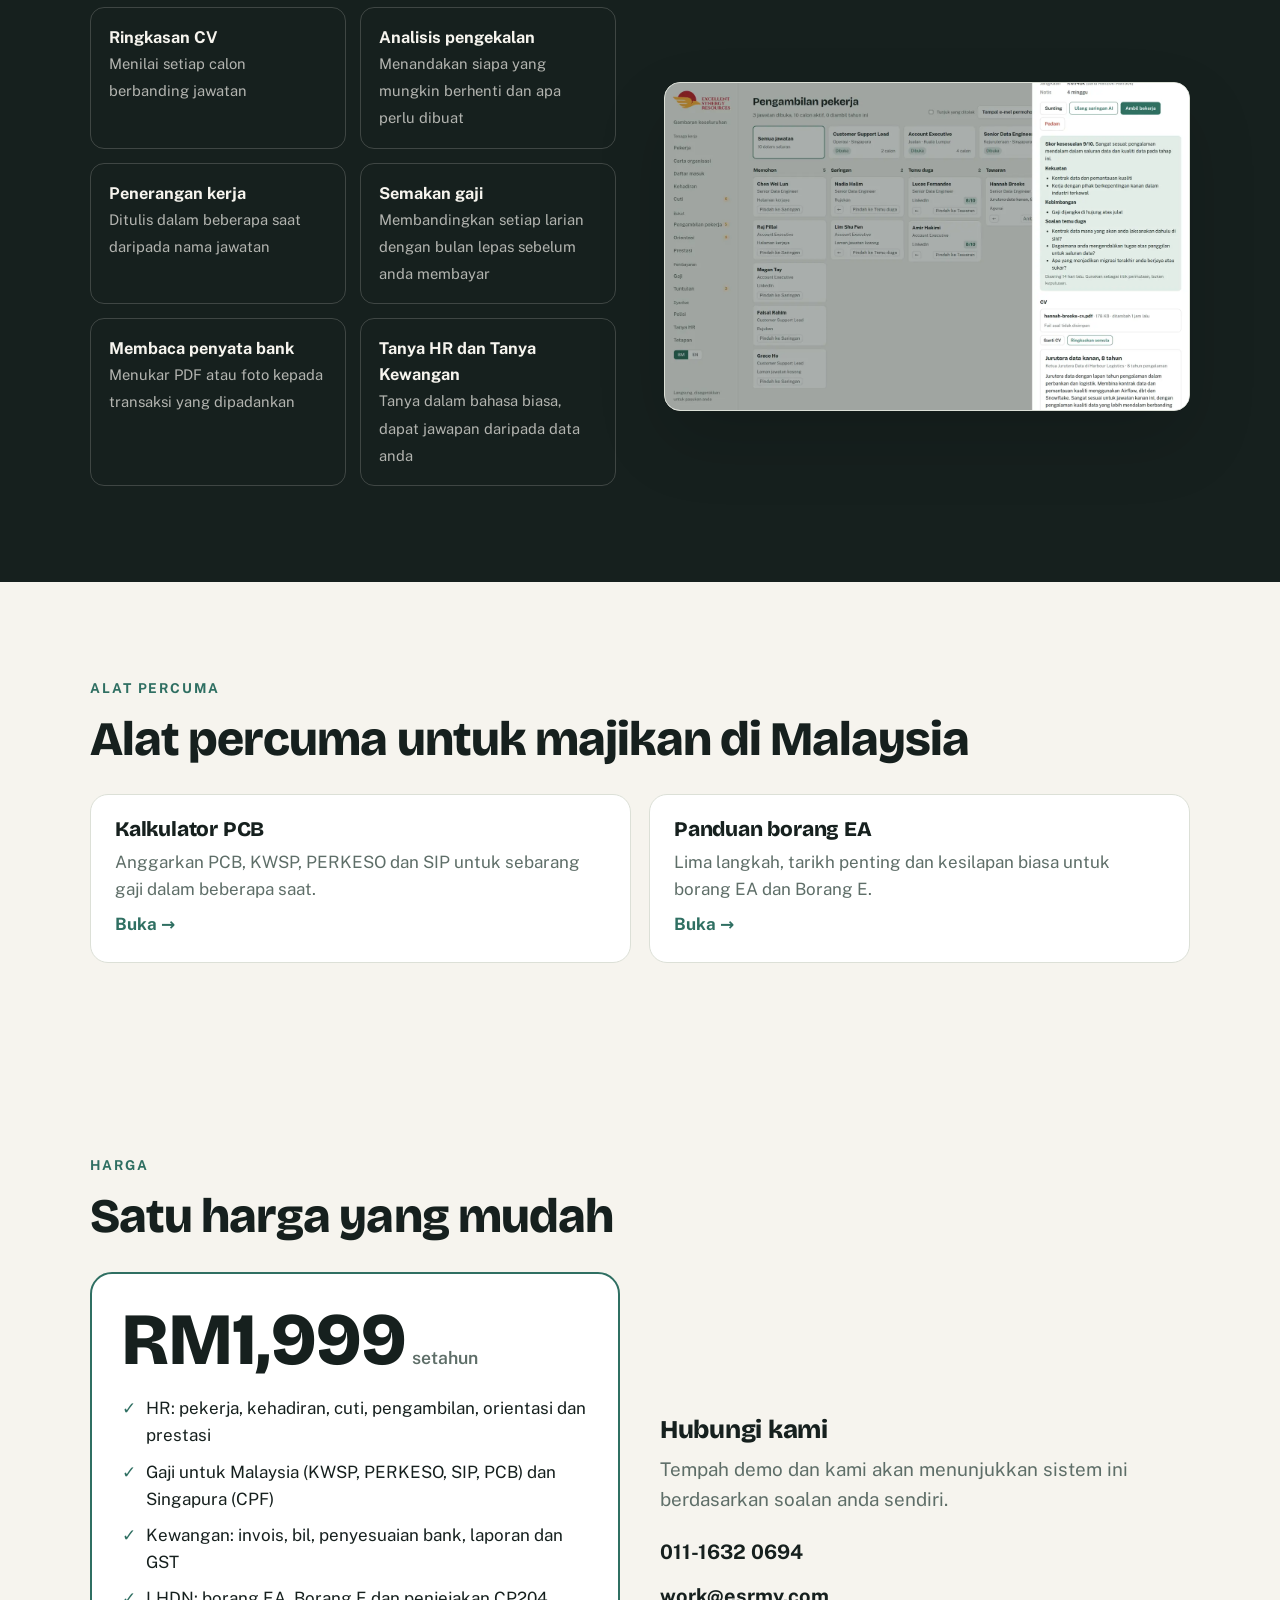
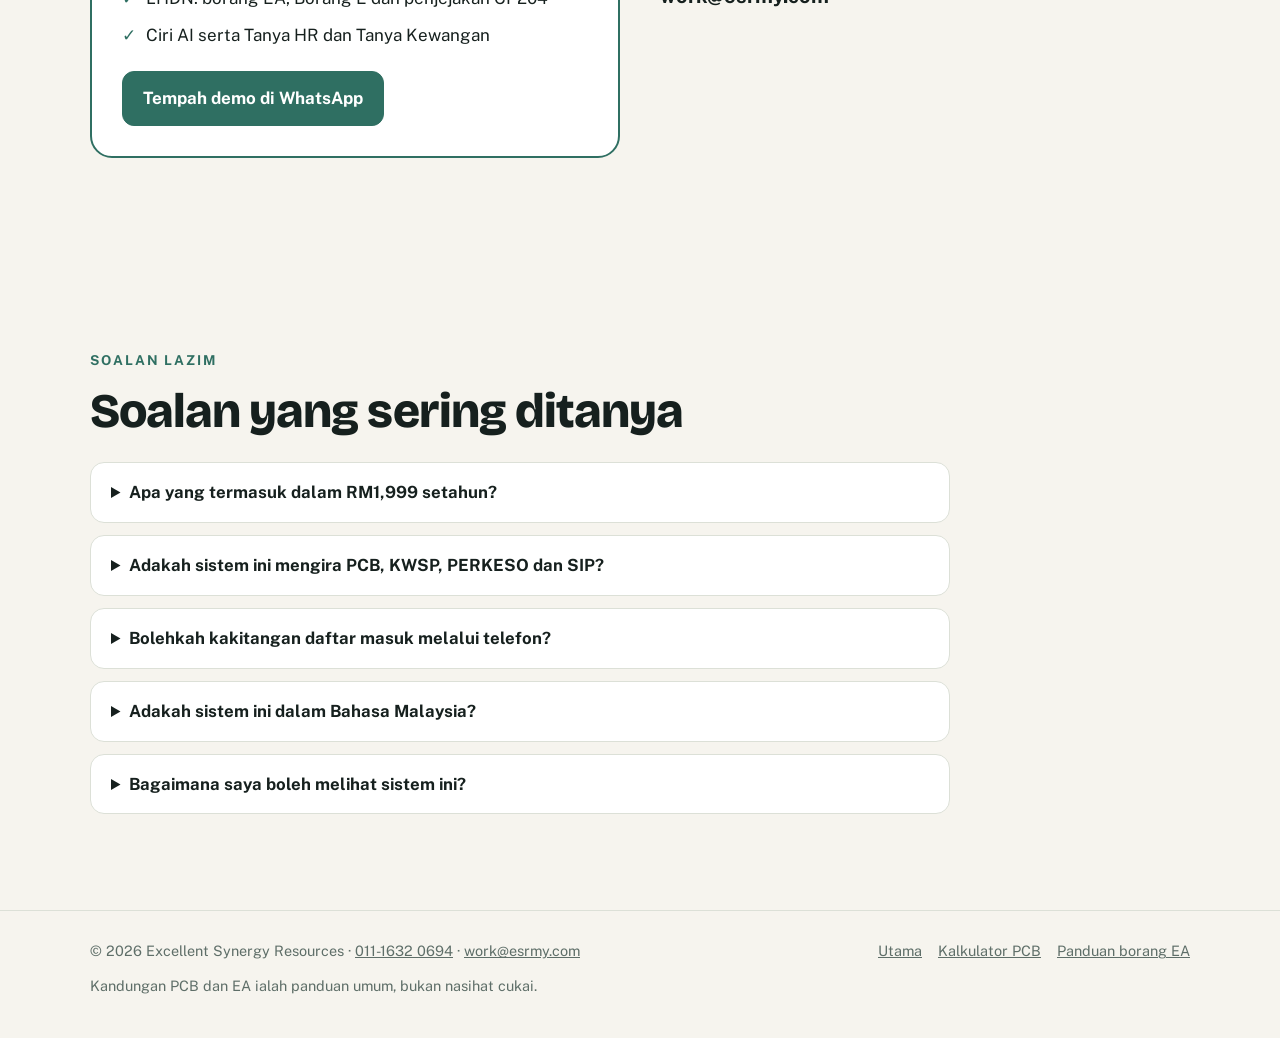
==== commit 90c42b32: "Change price to RM1,999 a year Update hero note, pricing card, FAQ, meta/OG/Twitter descriptions and" ====
--- a/index.html
+++ b/index.html
@@ -4,21 +4,21 @@
 <meta charset="utf-8">
 <meta name="viewport" content="width=device-width, initial-scale=1, viewport-fit=cover">
 <title>Sistem HR dan Gaji Malaysia dengan AI | ESR</title>
-<meta name="description" content="Urus pekerja, cuti, daftar masuk berlokasi, gaji dengan KWSP, PERKESO, SIP dan PCB, invois dan borang LHDN dalam satu sistem dengan AI. RM999 setahun.">
+<meta name="description" content="Urus pekerja, cuti, daftar masuk berlokasi, gaji dengan KWSP, PERKESO, SIP dan PCB, invois dan borang LHDN dalam satu sistem dengan AI. RM1,999 setahun.">
 <meta name="robots" content="index, follow, max-image-preview:large">
 <link rel="canonical" href="https://hrmanagement.esrmy.com/">
 <link rel="alternate" hreflang="ms-MY" href="https://hrmanagement.esrmy.com/"><link rel="alternate" hreflang="en" href="https://hrmanagement.esrmy.com/en/"><link rel="alternate" hreflang="x-default" href="https://hrmanagement.esrmy.com/">
 <meta property="og:type" content="website"><meta property="og:site_name" content="Excellent Synergy Resources"><meta property="og:url" content="https://hrmanagement.esrmy.com/">
-<meta property="og:title" content="Sistem HR dan Gaji Malaysia dengan AI | ESR"><meta property="og:description" content="Urus pekerja, cuti, daftar masuk berlokasi, gaji dengan KWSP, PERKESO, SIP dan PCB, invois dan borang LHDN dalam satu sistem dengan AI. RM999 setahun.">
+<meta property="og:title" content="Sistem HR dan Gaji Malaysia dengan AI | ESR"><meta property="og:description" content="Urus pekerja, cuti, daftar masuk berlokasi, gaji dengan KWSP, PERKESO, SIP dan PCB, invois dan borang LHDN dalam satu sistem dengan AI. RM1,999 setahun.">
 <meta property="og:image" content="https://hrmanagement.esrmy.com/assets/img/og-ms.png"><meta property="og:image:width" content="1200"><meta property="og:image:height" content="630"><meta property="og:image:alt" content="Sistem HR, gaji dan kewangan Excellent Synergy Resources">
 <meta property="og:locale" content="ms_MY"><meta property="og:locale:alternate" content="en_MY">
-<meta name="twitter:card" content="summary_large_image"><meta name="twitter:title" content="Sistem HR dan Gaji Malaysia dengan AI | ESR"><meta name="twitter:description" content="Urus pekerja, cuti, daftar masuk berlokasi, gaji dengan KWSP, PERKESO, SIP dan PCB, invois dan borang LHDN dalam satu sistem dengan AI. RM999 setahun."><meta name="twitter:image" content="https://hrmanagement.esrmy.com/assets/img/og-ms.png">
+<meta name="twitter:card" content="summary_large_image"><meta name="twitter:title" content="Sistem HR dan Gaji Malaysia dengan AI | ESR"><meta name="twitter:description" content="Urus pekerja, cuti, daftar masuk berlokasi, gaji dengan KWSP, PERKESO, SIP dan PCB, invois dan borang LHDN dalam satu sistem dengan AI. RM1,999 setahun."><meta name="twitter:image" content="https://hrmanagement.esrmy.com/assets/img/og-ms.png">
 <meta name="theme-color" content="#2F6F62">
 <link rel="icon" type="image/png" sizes="32x32" href="/assets/img/icon-32.png"><link rel="icon" type="image/png" sizes="192x192" href="/assets/img/icon-192.png"><link rel="apple-touch-icon" href="/assets/img/apple-touch-icon.png">
 <link rel="preconnect" href="https://fonts.googleapis.com"><link rel="preconnect" href="https://fonts.gstatic.com" crossorigin>
 <link href="https://fonts.googleapis.com/css2?family=Bricolage+Grotesque:opsz,wght@12..96,600;12..96,800&family=Public+Sans:wght@400;500;600;700&display=swap" rel="stylesheet">
 <link rel="stylesheet" href="/assets/css/style.css">
-<script type="application/ld+json">{"@context": "https://schema.org", "@graph": [{"@type": "Organization", "@id": "https://hrmanagement.esrmy.com/#org", "name": "Excellent Synergy Resources", "url": "https://hrmanagement.esrmy.com/", "logo": "https://hrmanagement.esrmy.com/assets/img/logo.png", "email": "work@esrmy.com", "contactPoint": {"@type": "ContactPoint", "telephone": "+60-11-1632-0694", "contactType": "sales", "areaServed": ["MY", "SG"], "availableLanguage": ["ms", "en"]}}, {"@type": "WebSite", "@id": "https://hrmanagement.esrmy.com/#site", "url": "https://hrmanagement.esrmy.com/", "name": "Excellent Synergy Resources", "inLanguage": ["ms-MY", "en"], "publisher": {"@id": "https://hrmanagement.esrmy.com/#org"}}, {"@type": "SoftwareApplication", "name": "Excellent Synergy Resources HR, Payroll & Finance", "applicationCategory": "BusinessApplication", "operatingSystem": "Web", "inLanguage": ["ms", "en"], "description": "Urus pekerja, cuti, daftar masuk berlokasi, gaji dengan KWSP, PERKESO, SIP dan PCB, invois dan borang LHDN dalam satu sistem dengan AI. RM999 setahun.", "offers": {"@type": "Offer", "price": "999", "priceCurrency": "MYR", "priceSpecification": {"@type": "UnitPriceSpecification", "price": "999", "priceCurrency": "MYR", "unitText": "YEAR"}}, "publisher": {"@id": "https://hrmanagement.esrmy.com/#org"}}, {"@type": "FAQPage", "inLanguage": "ms", "mainEntity": [{"@type": "Question", "name": "Apa yang termasuk dalam RM999 setahun?", "acceptedAnswer": {"@type": "Answer", "text": "Rekod HR, kehadiran dengan daftar masuk berlokasi, cuti, pengambilan pekerja, orientasi, penilaian prestasi, gaji untuk Malaysia dan Singapura, kewangan dengan invois, penyesuaian bank dan laporan, borang LHDN, serta ciri-ciri AI."}}, {"@type": "Question", "name": "Adakah sistem ini mengira PCB, KWSP, PERKESO dan SIP?", "acceptedAnswer": {"@type": "Answer", "text": "Ya. Gaji bulanan mengira setiap potongan, menggunakan kaedah pengiraan berkomputer LHDN untuk PCB, dan menyediakan data CP39, borang EA dan senarai pekerja Borang E."}}, {"@type": "Question", "name": "Bolehkah kakitangan daftar masuk melalui telefon?", "acceptedAnswer": {"@type": "Answer", "text": "Boleh. Kakitangan menekan Daftar masuk di telefon, sistem menyemak mereka berada di pejabat, dan lewat atau tidak hadir ditanda secara automatik."}}, {"@type": "Question", "name": "Adakah sistem ini dalam Bahasa Malaysia?", "acceptedAnswer": {"@type": "Answer", "text": "Ya. Setiap skrin boleh ditukar antara Bahasa Malaysia dan Bahasa Inggeris."}}, {"@type": "Question", "name": "Bagaimana saya boleh melihat sistem ini?", "acceptedAnswer": {"@type": "Answer", "text": "Tempah demo melalui WhatsApp di 011-1632 0694 atau e-mel work@esrmy.com dan kami akan menunjukkannya kepada anda."}}]}]}</script>
+<script type="application/ld+json">{"@context": "https://schema.org", "@graph": [{"@type": "Organization", "@id": "https://hrmanagement.esrmy.com/#org", "name": "Excellent Synergy Resources", "url": "https://hrmanagement.esrmy.com/", "logo": "https://hrmanagement.esrmy.com/assets/img/logo.png", "email": "work@esrmy.com", "contactPoint": {"@type": "ContactPoint", "telephone": "+60-11-1632-0694", "contactType": "sales", "areaServed": ["MY", "SG"], "availableLanguage": ["ms", "en"]}}, {"@type": "WebSite", "@id": "https://hrmanagement.esrmy.com/#site", "url": "https://hrmanagement.esrmy.com/", "name": "Excellent Synergy Resources", "inLanguage": ["ms-MY", "en"], "publisher": {"@id": "https://hrmanagement.esrmy.com/#org"}}, {"@type": "SoftwareApplication", "name": "Excellent Synergy Resources HR, Payroll & Finance", "applicationCategory": "BusinessApplication", "operatingSystem": "Web", "inLanguage": ["ms", "en"], "description": "Urus pekerja, cuti, daftar masuk berlokasi, gaji dengan KWSP, PERKESO, SIP dan PCB, invois dan borang LHDN dalam satu sistem dengan AI. RM1,999 setahun.", "offers": {"@type": "Offer", "price": "1999", "priceCurrency": "MYR", "priceSpecification": {"@type": "UnitPriceSpecification", "price": "1999", "priceCurrency": "MYR", "unitText": "YEAR"}}, "publisher": {"@id": "https://hrmanagement.esrmy.com/#org"}}, {"@type": "FAQPage", "inLanguage": "ms", "mainEntity": [{"@type": "Question", "name": "Apa yang termasuk dalam RM1,999 setahun?", "acceptedAnswer": {"@type": "Answer", "text": "Rekod HR, kehadiran dengan daftar masuk berlokasi, cuti, pengambilan pekerja, orientasi, penilaian prestasi, gaji untuk Malaysia dan Singapura, kewangan dengan invois, penyesuaian bank dan laporan, borang LHDN, serta ciri-ciri AI."}}, {"@type": "Question", "name": "Adakah sistem ini mengira PCB, KWSP, PERKESO dan SIP?", "acceptedAnswer": {"@type": "Answer", "text": "Ya. Gaji bulanan mengira setiap potongan, menggunakan kaedah pengiraan berkomputer LHDN untuk PCB, dan menyediakan data CP39, borang EA dan senarai pekerja Borang E."}}, {"@type": "Question", "name": "Bolehkah kakitangan daftar masuk melalui telefon?", "acceptedAnswer": {"@type": "Answer", "text": "Boleh. Kakitangan menekan Daftar masuk di telefon, sistem menyemak mereka berada di pejabat, dan lewat atau tidak hadir ditanda secara automatik."}}, {"@type": "Question", "name": "Adakah sistem ini dalam Bahasa Malaysia?", "acceptedAnswer": {"@type": "Answer", "text": "Ya. Setiap skrin boleh ditukar antara Bahasa Malaysia dan Bahasa Inggeris."}}, {"@type": "Question", "name": "Bagaimana saya boleh melihat sistem ini?", "acceptedAnswer": {"@type": "Answer", "text": "Tempah demo melalui WhatsApp di 011-1632 0694 atau e-mel work@esrmy.com dan kami akan menunjukkannya kepada anda."}}]}]}</script>
 </head>
 <body><header class="top"><div class="wrap">
   <a class="logo-tile" href="/"><img src="/assets/img/logo.png" width="422" height="138" alt="Excellent Synergy Resources" style="height:38px;width:auto"></a>
@@ -29,7 +29,7 @@
 <main>
 <section class="hero"><div class="wrap grid"><div>
 <p class="kicker">HR · Gaji · Kewangan · LHDN</p><h1>Urus HR, gaji dan kewangan dalam <em>satu sistem</em>, dengan AI terbina dalam.</h1><p class="lead">Rekod pekerja, daftar masuk, cuti, pengambilan pekerja, gaji dengan KWSP, PERKESO, SIP dan PCB, invois, penyesuaian bank dan borang LHDN, semuanya di satu tempat. AI membaca CV, menyemak gaji dan menjawab soalan anda.</p>
-<div class="ctas"><a class="btn primary" href="https://wa.me/601116320694?text=Hai%2C%20saya%20ingin%20menempah%20demo%20sistem%20HR%2C%20gaji%20dan%20kewangan." target="_blank" rel="noopener">Tempah demo di WhatsApp</a><a class="btn" href="/kalkulator-pcb/">Cuba kalkulator PCB percuma</a></div><p class="note">Dibina untuk PKS di Malaysia dan Singapura · RM999 setahun</p></div>
+<div class="ctas"><a class="btn primary" href="https://wa.me/601116320694?text=Hai%2C%20saya%20ingin%20menempah%20demo%20sistem%20HR%2C%20gaji%20dan%20kewangan." target="_blank" rel="noopener">Tempah demo di WhatsApp</a><a class="btn" href="/kalkulator-pcb/">Cuba kalkulator PCB percuma</a></div><p class="note">Dibina untuk PKS di Malaysia dan Singapura · RM1,999 setahun</p></div>
 <div class="stack"><div class="shot"><picture><source media="(prefers-color-scheme: dark)" srcset="/assets/img/ms/hr-dashboard-dark.webp"><img src="/assets/img/ms/hr-dashboard-light.webp" width="1400" height="875" alt="Papan pemuka HR dengan bilangan pekerja, pusing ganti dan pandangan AI" fetchpriority="high"></picture></div><div class="shot back"><picture><source media="(prefers-color-scheme: dark)" srcset="/assets/img/ms/clock-in-dark.webp"><img src="/assets/img/ms/clock-in-light.webp" width="1400" height="875" alt="Skrin daftar masuk kakitangan dengan lokasi" loading="lazy" decoding="async"></picture></div></div></div></section>
 <section id="features"><div class="wrap"><p class="kicker">Apa yang ada</p><h2>Semua kerja pejabat belakang anda, di satu tempat</h2><div class="rows"><div class="row"><div class="text"><span class="tag"><i></i><span>HR</span></span><h3>Seluruh pasukan anda sepintas lalu</h3><p>Papan pemuka langsung menunjukkan bilangan pekerja, pusing ganti, julat gaji dan siapa yang perlu diberi perhatian.</p><ul><li>Profil pekerja, carta organisasi dan import CSV</li><li>Permohonan cuti, baki dan kalendar pasukan</li><li>Papan pengambilan dengan halaman kerjaya awam</li><li>Matlamat, kitaran penilaian, senarai semak orientasi dan keluar</li></ul></div>
 <div class="shot"><picture><source media="(prefers-color-scheme: dark)" srcset="/assets/img/ms/hr-dashboard-dark.webp"><img src="/assets/img/ms/hr-dashboard-light.webp" width="1400" height="875" alt="Papan pemuka HR dengan bilangan pekerja, pusing ganti dan pandangan AI" loading="lazy" decoding="async"></picture></div></div><div class="row flip"><div class="text"><span class="tag"><i></i><span>Kehadiran</span></span><h3>Daftar masuk dengan lokasi</h3><p>Kakitangan menekan Daftar masuk di telefon. Sistem menyemak mereka berada di pejabat, dan menandakan lewat serta tidak hadir secara automatik.</p><ul><li>Di pejabat atau jarak jauh, dengan jarak dari pejabat</li><li>Cuti yang diluluskan diisi secara automatik</li><li>Lokasi hanya dibaca ketika daftar masuk</li></ul></div>
@@ -41,10 +41,10 @@
 <section id="tools"><div class="wrap"><p class="kicker">Alat percuma</p><h2>Alat percuma untuk majikan di Malaysia</h2><div class="tools">
 <a class="toolcard" href="/kalkulator-pcb/"><h3>Kalkulator PCB</h3><span>Anggarkan PCB, KWSP, PERKESO dan SIP untuk sebarang gaji dalam beberapa saat.</span><b>Buka →</b></a>
 <a class="toolcard" href="/panduan-borang-ea/"><h3>Panduan borang EA</h3><span>Lima langkah, tarikh penting dan kesilapan biasa untuk borang EA dan Borang E.</span><b>Buka →</b></a></div></div></section>
-<section id="pricing"><div class="wrap"><p class="kicker">Harga</p><h2>Satu harga yang mudah</h2><div class="price"><div class="pcard"><div class="amt">RM999<small>setahun</small></div>
+<section id="pricing"><div class="wrap"><p class="kicker">Harga</p><h2>Satu harga yang mudah</h2><div class="price"><div class="pcard"><div class="amt">RM1,999<small>setahun</small></div>
 <ul><li>HR: pekerja, kehadiran, cuti, pengambilan, orientasi dan prestasi</li><li>Gaji untuk Malaysia (KWSP, PERKESO, SIP, PCB) dan Singapura (CPF)</li><li>Kewangan: invois, bil, penyesuaian bank, laporan dan GST</li><li>LHDN: borang EA, Borang E dan penjejakan CP204</li><li>Ciri AI serta Tanya HR dan Tanya Kewangan</li></ul><a class="btn primary" href="https://wa.me/601116320694?text=Hai%2C%20saya%20ingin%20menempah%20demo%20sistem%20HR%2C%20gaji%20dan%20kewangan." target="_blank" rel="noopener">Tempah demo di WhatsApp</a></div>
 <div><h3 style="font-size:1.6rem">Hubungi kami</h3><p class="lead" style="margin:10px 0 22px">Tempah demo dan kami akan menunjukkan sistem ini berdasarkan soalan anda sendiri.</p><div class="contact"><a href="tel:+601116320694">011-1632 0694</a><a href="mailto:work@esrmy.com">work@esrmy.com</a></div></div></div></div></section>
-<section id="faq"><div class="wrap"><p class="kicker">Soalan lazim</p><h2>Soalan yang sering ditanya</h2><div class="faq"><details><summary>Apa yang termasuk dalam RM999 setahun?</summary><p>Rekod HR, kehadiran dengan daftar masuk berlokasi, cuti, pengambilan pekerja, orientasi, penilaian prestasi, gaji untuk Malaysia dan Singapura, kewangan dengan invois, penyesuaian bank dan laporan, borang LHDN, serta ciri-ciri AI.</p></details><details><summary>Adakah sistem ini mengira PCB, KWSP, PERKESO dan SIP?</summary><p>Ya. Gaji bulanan mengira setiap potongan, menggunakan kaedah pengiraan berkomputer LHDN untuk PCB, dan menyediakan data CP39, borang EA dan senarai pekerja Borang E.</p></details><details><summary>Bolehkah kakitangan daftar masuk melalui telefon?</summary><p>Boleh. Kakitangan menekan Daftar masuk di telefon, sistem menyemak mereka berada di pejabat, dan lewat atau tidak hadir ditanda secara automatik.</p></details><details><summary>Adakah sistem ini dalam Bahasa Malaysia?</summary><p>Ya. Setiap skrin boleh ditukar antara Bahasa Malaysia dan Bahasa Inggeris.</p></details><details><summary>Bagaimana saya boleh melihat sistem ini?</summary><p>Tempah demo melalui WhatsApp di 011-1632 0694 atau e-mel work@esrmy.com dan kami akan menunjukkannya kepada anda.</p></details></div></div></section>
+<section id="faq"><div class="wrap"><p class="kicker">Soalan lazim</p><h2>Soalan yang sering ditanya</h2><div class="faq"><details><summary>Apa yang termasuk dalam RM1,999 setahun?</summary><p>Rekod HR, kehadiran dengan daftar masuk berlokasi, cuti, pengambilan pekerja, orientasi, penilaian prestasi, gaji untuk Malaysia dan Singapura, kewangan dengan invois, penyesuaian bank dan laporan, borang LHDN, serta ciri-ciri AI.</p></details><details><summary>Adakah sistem ini mengira PCB, KWSP, PERKESO dan SIP?</summary><p>Ya. Gaji bulanan mengira setiap potongan, menggunakan kaedah pengiraan berkomputer LHDN untuk PCB, dan menyediakan data CP39, borang EA dan senarai pekerja Borang E.</p></details><details><summary>Bolehkah kakitangan daftar masuk melalui telefon?</summary><p>Boleh. Kakitangan menekan Daftar masuk di telefon, sistem menyemak mereka berada di pejabat, dan lewat atau tidak hadir ditanda secara automatik.</p></details><details><summary>Adakah sistem ini dalam Bahasa Malaysia?</summary><p>Ya. Setiap skrin boleh ditukar antara Bahasa Malaysia dan Bahasa Inggeris.</p></details><details><summary>Bagaimana saya boleh melihat sistem ini?</summary><p>Tempah demo melalui WhatsApp di 011-1632 0694 atau e-mel work@esrmy.com dan kami akan menunjukkannya kepada anda.</p></details></div></div></section>
 </main>
 <footer><div class="wrap"><span>© 2026 Excellent Synergy Resources · <a href="tel:+601116320694">011-1632 0694</a> · <a href="mailto:work@esrmy.com">work@esrmy.com</a></span>
 <nav aria-label="Footer"><a href="/">Utama</a><a href="/kalkulator-pcb/">Kalkulator PCB</a><a href="/panduan-borang-ea/">Panduan borang EA</a></nav>
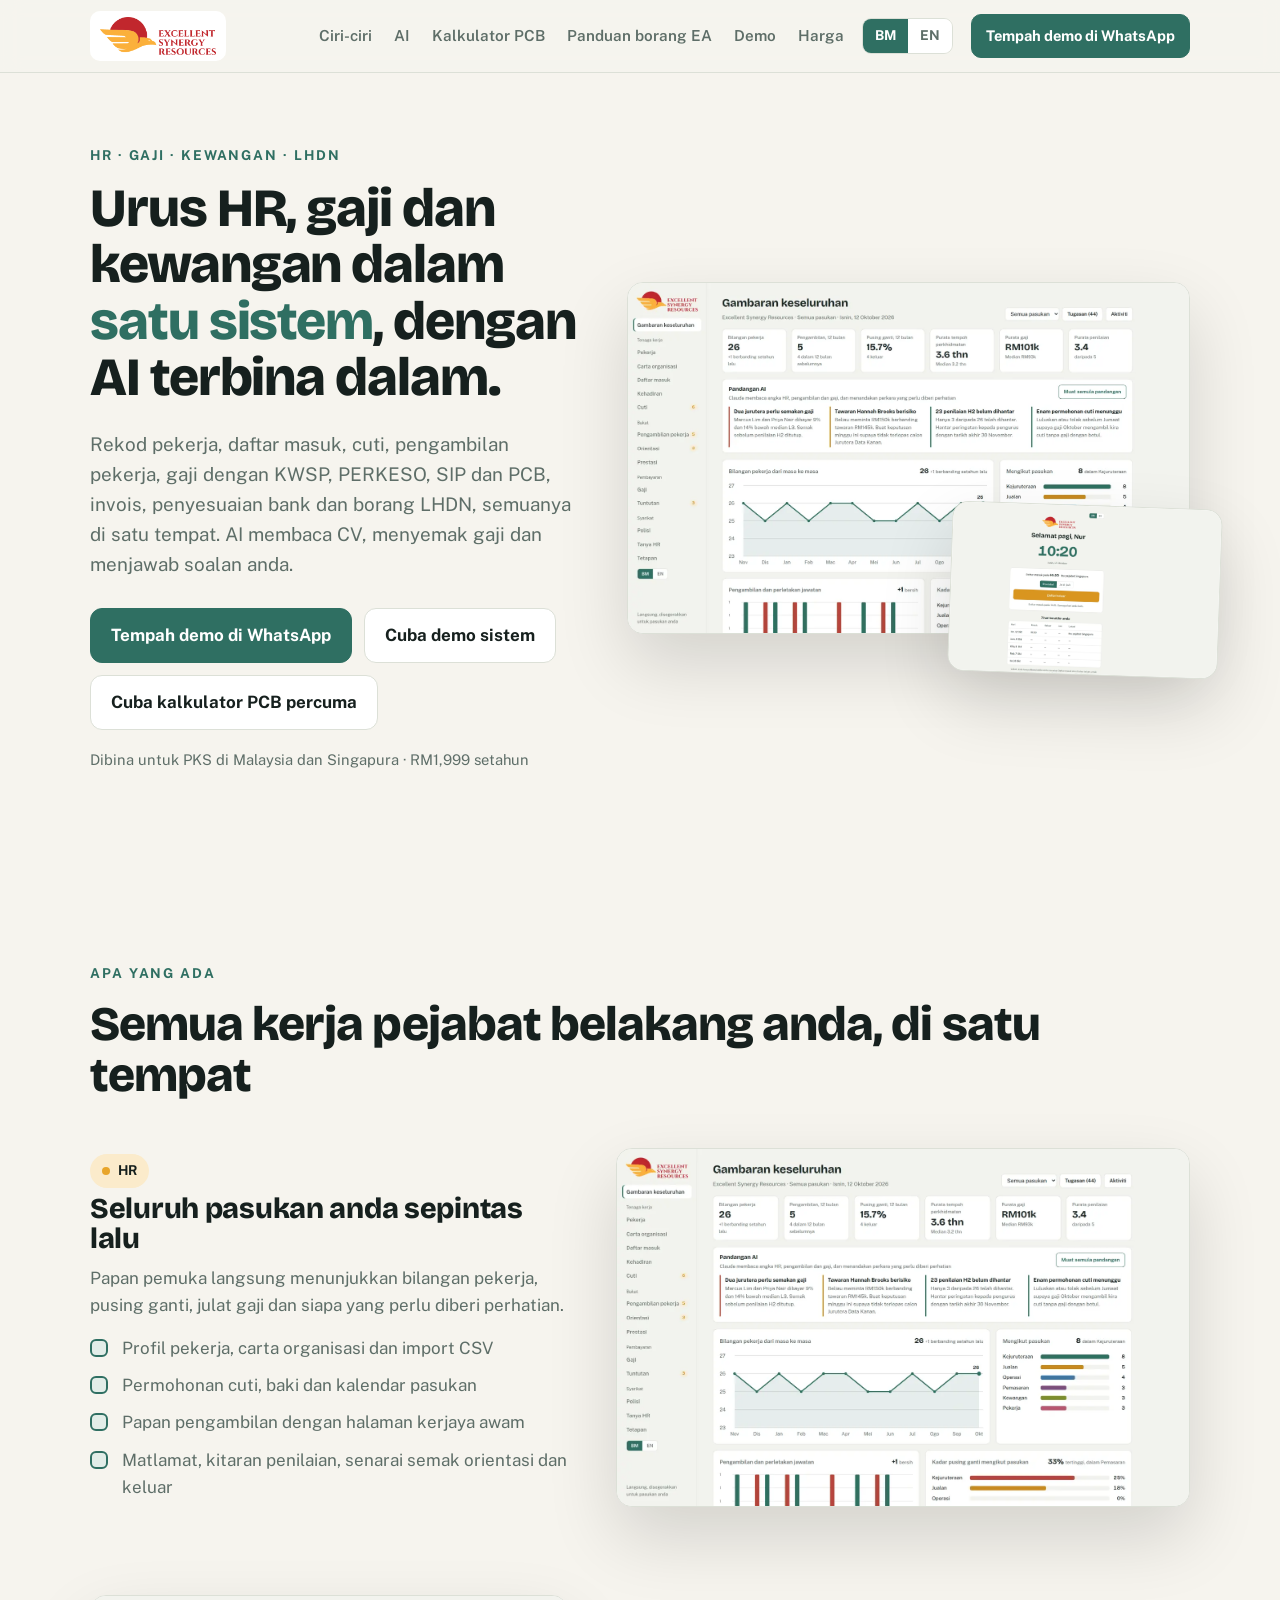
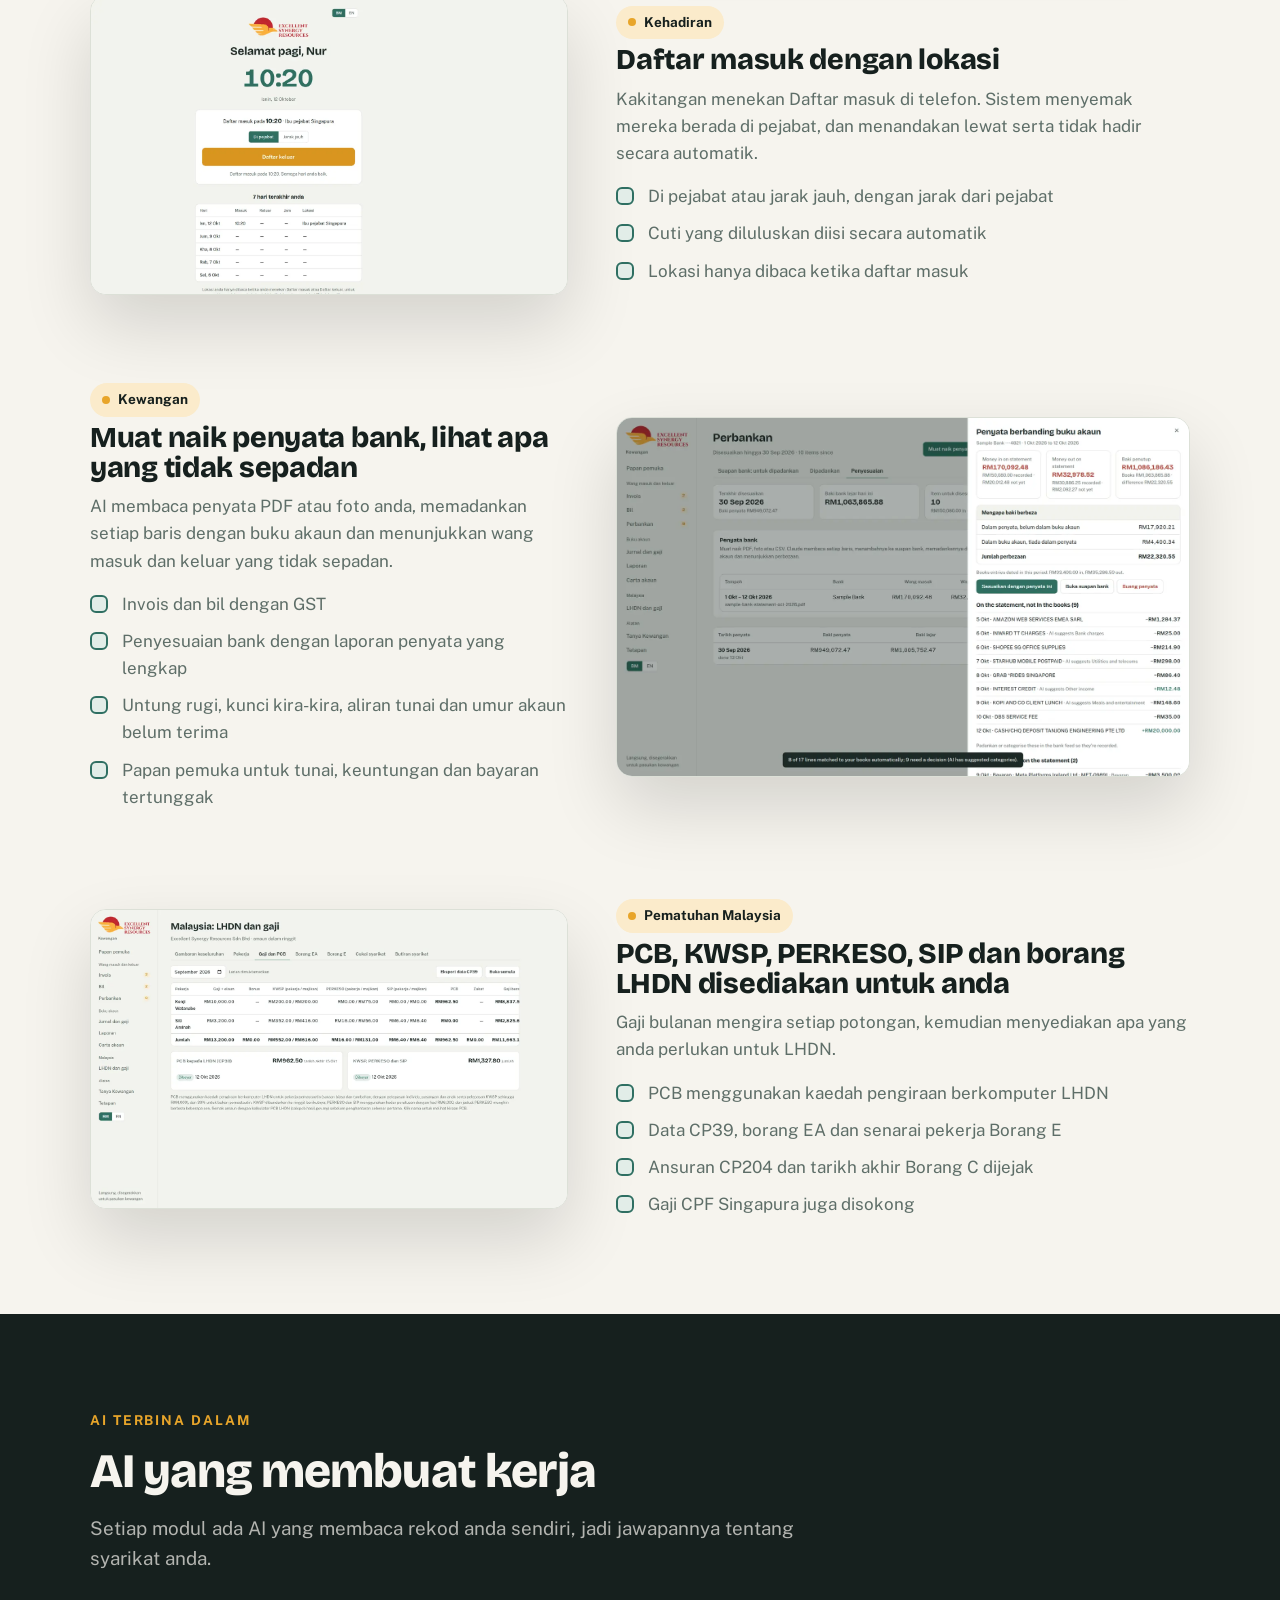
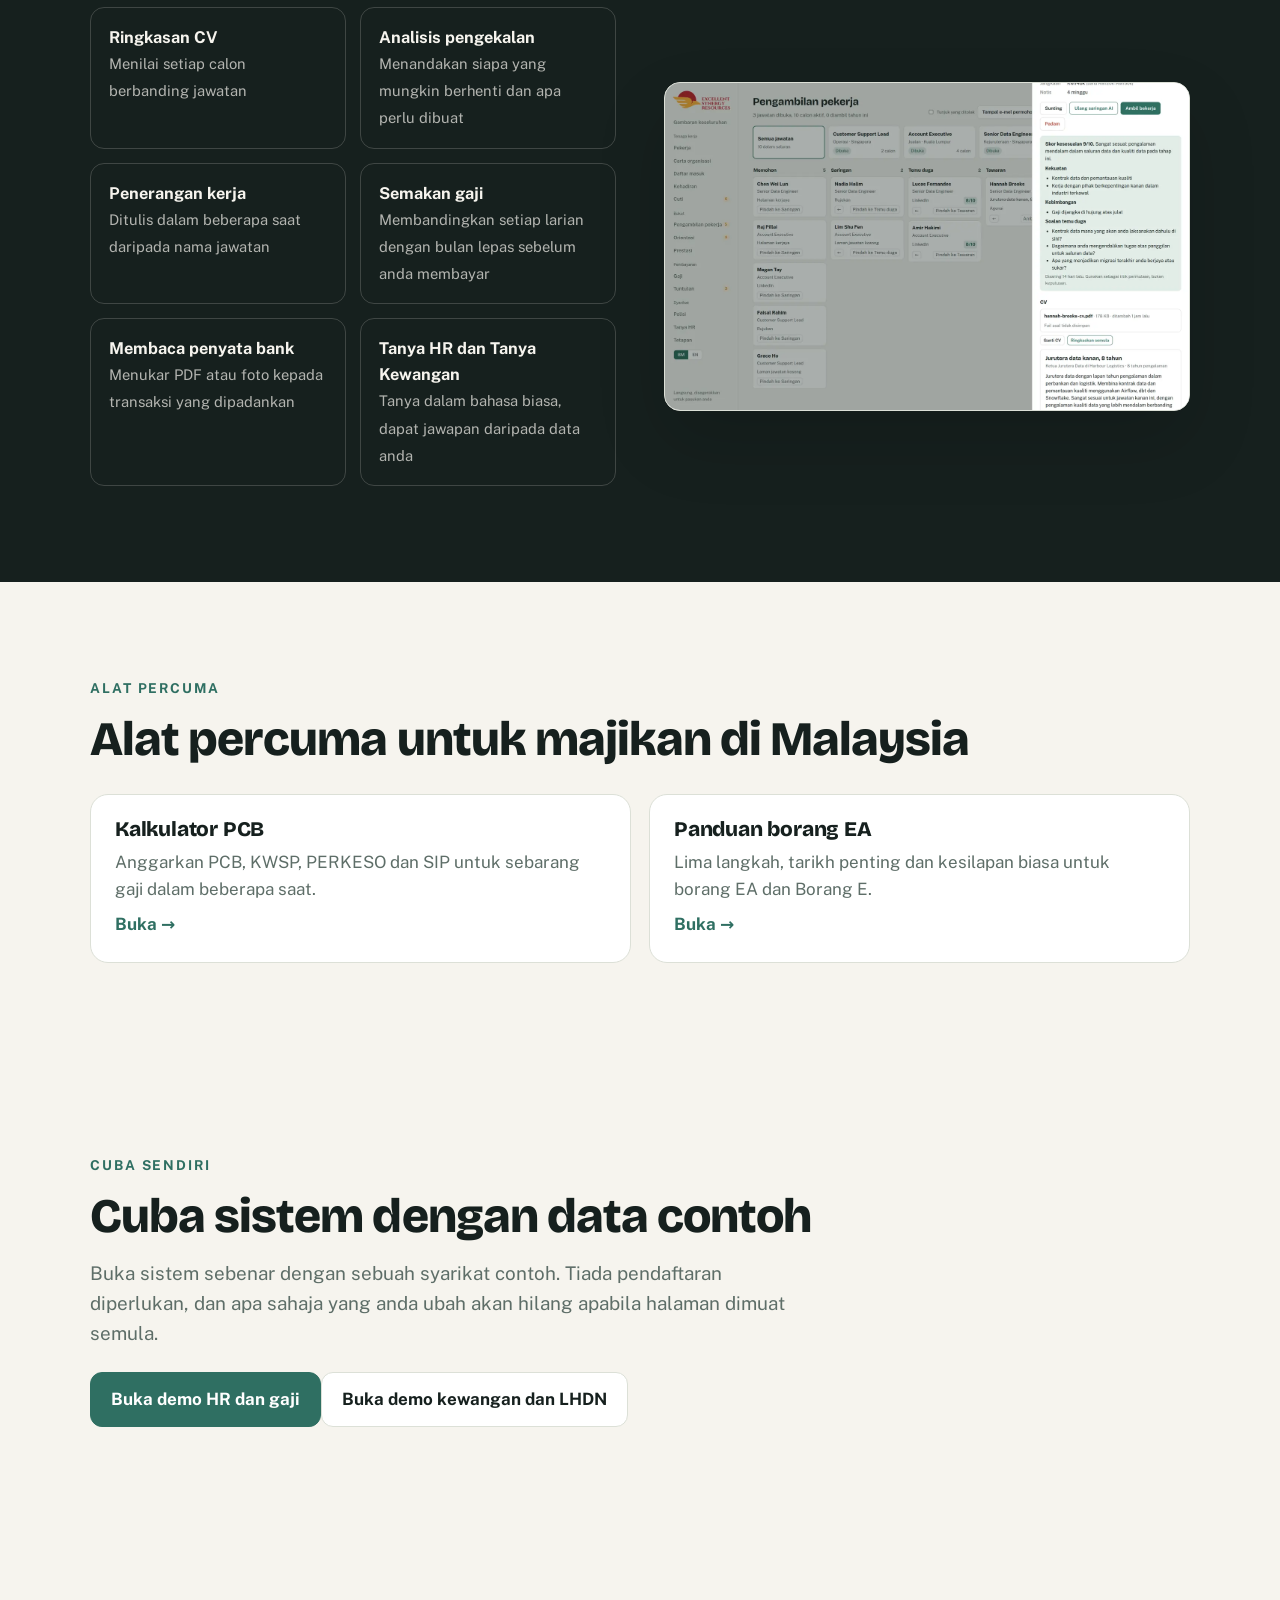
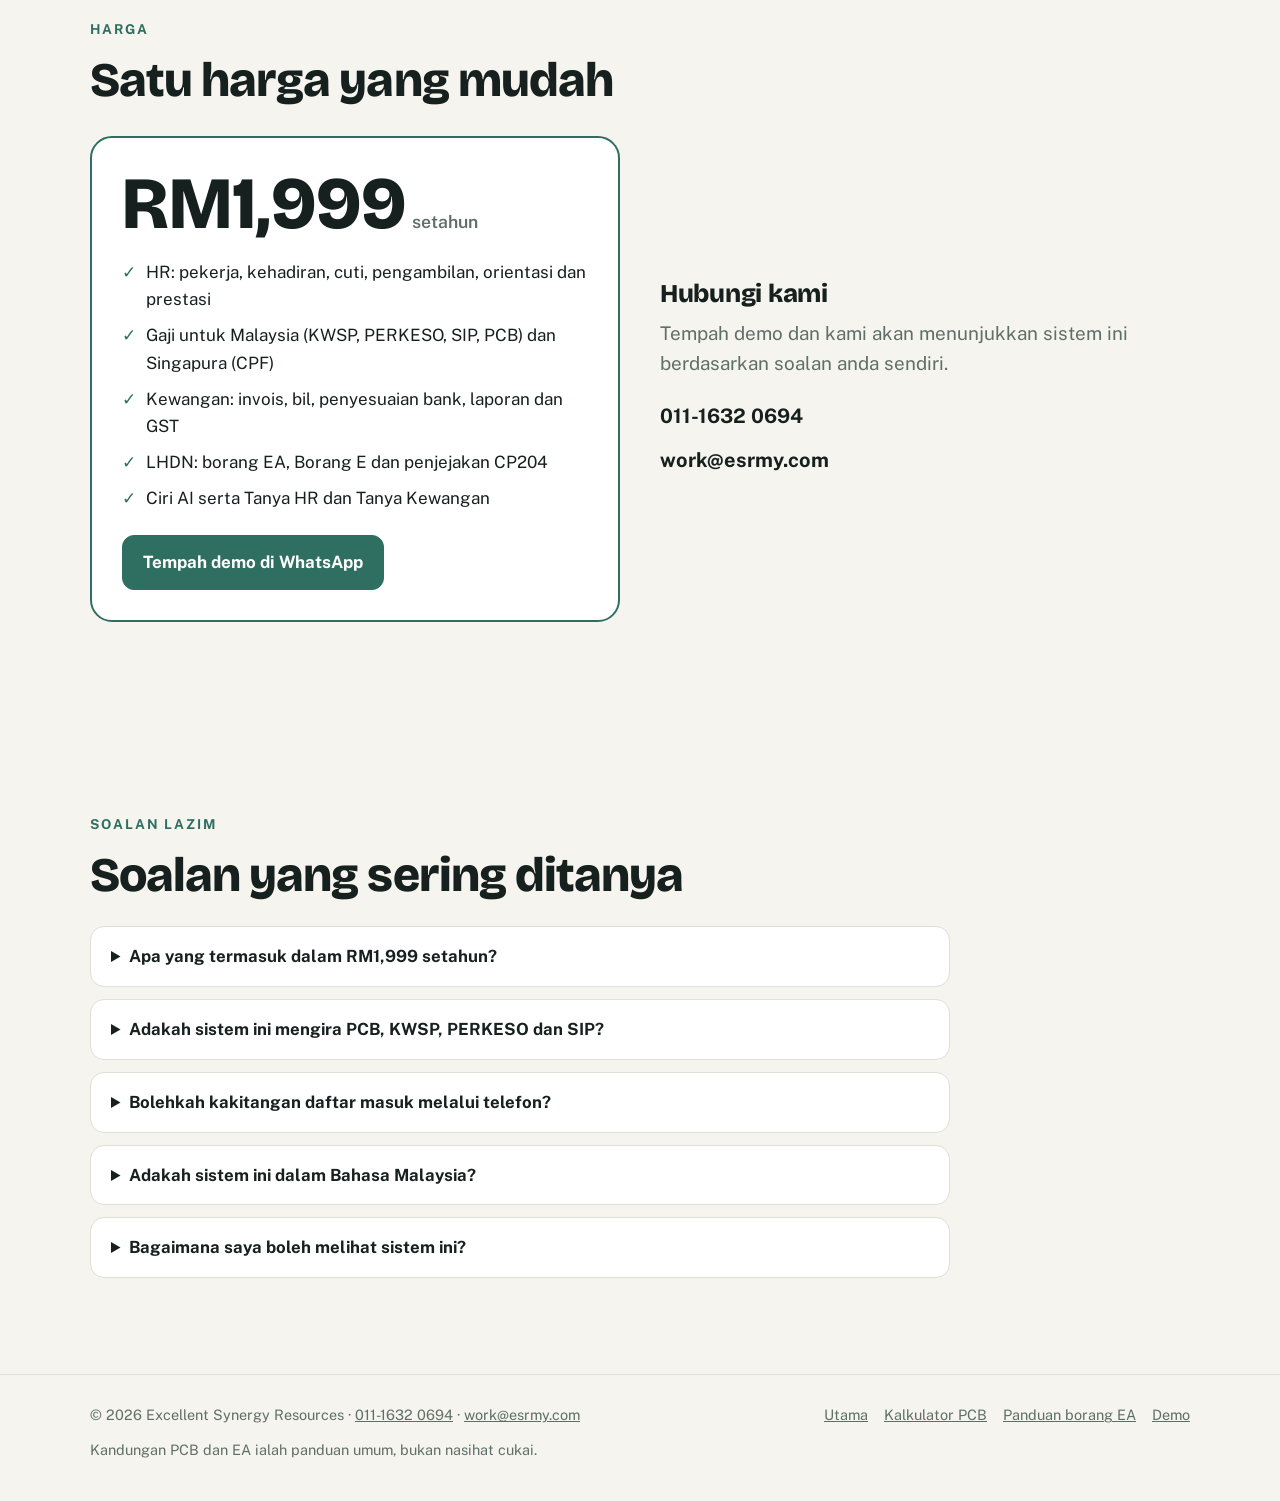
==== commit 8e6b5ae5: "Add HR and Finance demos with sample data demo/hr/ and demo/finance/ run the two apps in offline mod" ====
--- a/index.html
+++ b/index.html
@@ -22,14 +22,14 @@
 </head>
 <body><header class="top"><div class="wrap">
   <a class="logo-tile" href="/"><img src="/assets/img/logo.png" width="422" height="138" alt="Excellent Synergy Resources" style="height:38px;width:auto"></a>
-  <nav class="links" aria-label="Bahagian"><a href="/#features">Ciri-ciri</a><a href="/#ai">AI</a><a href="/kalkulator-pcb/">Kalkulator PCB</a><a href="/panduan-borang-ea/">Panduan borang EA</a><a href="/#pricing">Harga</a></nav>
+  <nav class="links" aria-label="Bahagian"><a href="/#features">Ciri-ciri</a><a href="/#ai">AI</a><a href="/kalkulator-pcb/">Kalkulator PCB</a><a href="/panduan-borang-ea/">Panduan borang EA</a><a href="/#demo">Demo</a><a href="/#pricing">Harga</a></nav>
   <div class="langsw" role="group" aria-label="Language / Bahasa"><a href="/" hreflang="ms" lang="ms" aria-current="true">BM</a><a href="/en/" hreflang="en" lang="en" aria-current="false">EN</a></div>
   <a class="btn primary small demo" href="https://wa.me/601116320694?text=Hai%2C%20saya%20ingin%20menempah%20demo%20sistem%20HR%2C%20gaji%20dan%20kewangan." target="_blank" rel="noopener">Tempah demo di WhatsApp</a>
 </div></header>
 <main>
 <section class="hero"><div class="wrap grid"><div>
 <p class="kicker">HR · Gaji · Kewangan · LHDN</p><h1>Urus HR, gaji dan kewangan dalam <em>satu sistem</em>, dengan AI terbina dalam.</h1><p class="lead">Rekod pekerja, daftar masuk, cuti, pengambilan pekerja, gaji dengan KWSP, PERKESO, SIP dan PCB, invois, penyesuaian bank dan borang LHDN, semuanya di satu tempat. AI membaca CV, menyemak gaji dan menjawab soalan anda.</p>
-<div class="ctas"><a class="btn primary" href="https://wa.me/601116320694?text=Hai%2C%20saya%20ingin%20menempah%20demo%20sistem%20HR%2C%20gaji%20dan%20kewangan." target="_blank" rel="noopener">Tempah demo di WhatsApp</a><a class="btn" href="/kalkulator-pcb/">Cuba kalkulator PCB percuma</a></div><p class="note">Dibina untuk PKS di Malaysia dan Singapura · RM1,999 setahun</p></div>
+<div class="ctas"><a class="btn primary" href="https://wa.me/601116320694?text=Hai%2C%20saya%20ingin%20menempah%20demo%20sistem%20HR%2C%20gaji%20dan%20kewangan." target="_blank" rel="noopener">Tempah demo di WhatsApp</a><a class="btn" href="/demo/hr/?lang=ms">Cuba demo sistem</a><a class="btn" href="/kalkulator-pcb/">Cuba kalkulator PCB percuma</a></div><p class="note">Dibina untuk PKS di Malaysia dan Singapura · RM1,999 setahun</p></div>
 <div class="stack"><div class="shot"><picture><source media="(prefers-color-scheme: dark)" srcset="/assets/img/ms/hr-dashboard-dark.webp"><img src="/assets/img/ms/hr-dashboard-light.webp" width="1400" height="875" alt="Papan pemuka HR dengan bilangan pekerja, pusing ganti dan pandangan AI" fetchpriority="high"></picture></div><div class="shot back"><picture><source media="(prefers-color-scheme: dark)" srcset="/assets/img/ms/clock-in-dark.webp"><img src="/assets/img/ms/clock-in-light.webp" width="1400" height="875" alt="Skrin daftar masuk kakitangan dengan lokasi" loading="lazy" decoding="async"></picture></div></div></div></section>
 <section id="features"><div class="wrap"><p class="kicker">Apa yang ada</p><h2>Semua kerja pejabat belakang anda, di satu tempat</h2><div class="rows"><div class="row"><div class="text"><span class="tag"><i></i><span>HR</span></span><h3>Seluruh pasukan anda sepintas lalu</h3><p>Papan pemuka langsung menunjukkan bilangan pekerja, pusing ganti, julat gaji dan siapa yang perlu diberi perhatian.</p><ul><li>Profil pekerja, carta organisasi dan import CSV</li><li>Permohonan cuti, baki dan kalendar pasukan</li><li>Papan pengambilan dengan halaman kerjaya awam</li><li>Matlamat, kitaran penilaian, senarai semak orientasi dan keluar</li></ul></div>
 <div class="shot"><picture><source media="(prefers-color-scheme: dark)" srcset="/assets/img/ms/hr-dashboard-dark.webp"><img src="/assets/img/ms/hr-dashboard-light.webp" width="1400" height="875" alt="Papan pemuka HR dengan bilangan pekerja, pusing ganti dan pandangan AI" loading="lazy" decoding="async"></picture></div></div><div class="row flip"><div class="text"><span class="tag"><i></i><span>Kehadiran</span></span><h3>Daftar masuk dengan lokasi</h3><p>Kakitangan menekan Daftar masuk di telefon. Sistem menyemak mereka berada di pejabat, dan menandakan lewat serta tidak hadir secara automatik.</p><ul><li>Di pejabat atau jarak jauh, dengan jarak dari pejabat</li><li>Cuti yang diluluskan diisi secara automatik</li><li>Lokasi hanya dibaca ketika daftar masuk</li></ul></div>
@@ -41,13 +41,14 @@
 <section id="tools"><div class="wrap"><p class="kicker">Alat percuma</p><h2>Alat percuma untuk majikan di Malaysia</h2><div class="tools">
 <a class="toolcard" href="/kalkulator-pcb/"><h3>Kalkulator PCB</h3><span>Anggarkan PCB, KWSP, PERKESO dan SIP untuk sebarang gaji dalam beberapa saat.</span><b>Buka →</b></a>
 <a class="toolcard" href="/panduan-borang-ea/"><h3>Panduan borang EA</h3><span>Lima langkah, tarikh penting dan kesilapan biasa untuk borang EA dan Borang E.</span><b>Buka →</b></a></div></div></section>
+<section id="demo"><div class="wrap"><p class="kicker">Cuba sendiri</p><h2>Cuba sistem dengan data contoh</h2><p class="lead" style="margin-top:16px">Buka sistem sebenar dengan sebuah syarikat contoh. Tiada pendaftaran diperlukan, dan apa sahaja yang anda ubah akan hilang apabila halaman dimuat semula.</p><div class="ctas" style="margin-top:24px"><a class="btn primary" href="/demo/hr/?lang=ms">Buka demo HR dan gaji</a><a class="btn" href="/demo/finance/?lang=ms">Buka demo kewangan dan LHDN</a></div></div></section>
 <section id="pricing"><div class="wrap"><p class="kicker">Harga</p><h2>Satu harga yang mudah</h2><div class="price"><div class="pcard"><div class="amt">RM1,999<small>setahun</small></div>
 <ul><li>HR: pekerja, kehadiran, cuti, pengambilan, orientasi dan prestasi</li><li>Gaji untuk Malaysia (KWSP, PERKESO, SIP, PCB) dan Singapura (CPF)</li><li>Kewangan: invois, bil, penyesuaian bank, laporan dan GST</li><li>LHDN: borang EA, Borang E dan penjejakan CP204</li><li>Ciri AI serta Tanya HR dan Tanya Kewangan</li></ul><a class="btn primary" href="https://wa.me/601116320694?text=Hai%2C%20saya%20ingin%20menempah%20demo%20sistem%20HR%2C%20gaji%20dan%20kewangan." target="_blank" rel="noopener">Tempah demo di WhatsApp</a></div>
 <div><h3 style="font-size:1.6rem">Hubungi kami</h3><p class="lead" style="margin:10px 0 22px">Tempah demo dan kami akan menunjukkan sistem ini berdasarkan soalan anda sendiri.</p><div class="contact"><a href="tel:+601116320694">011-1632 0694</a><a href="mailto:work@esrmy.com">work@esrmy.com</a></div></div></div></div></section>
 <section id="faq"><div class="wrap"><p class="kicker">Soalan lazim</p><h2>Soalan yang sering ditanya</h2><div class="faq"><details><summary>Apa yang termasuk dalam RM1,999 setahun?</summary><p>Rekod HR, kehadiran dengan daftar masuk berlokasi, cuti, pengambilan pekerja, orientasi, penilaian prestasi, gaji untuk Malaysia dan Singapura, kewangan dengan invois, penyesuaian bank dan laporan, borang LHDN, serta ciri-ciri AI.</p></details><details><summary>Adakah sistem ini mengira PCB, KWSP, PERKESO dan SIP?</summary><p>Ya. Gaji bulanan mengira setiap potongan, menggunakan kaedah pengiraan berkomputer LHDN untuk PCB, dan menyediakan data CP39, borang EA dan senarai pekerja Borang E.</p></details><details><summary>Bolehkah kakitangan daftar masuk melalui telefon?</summary><p>Boleh. Kakitangan menekan Daftar masuk di telefon, sistem menyemak mereka berada di pejabat, dan lewat atau tidak hadir ditanda secara automatik.</p></details><details><summary>Adakah sistem ini dalam Bahasa Malaysia?</summary><p>Ya. Setiap skrin boleh ditukar antara Bahasa Malaysia dan Bahasa Inggeris.</p></details><details><summary>Bagaimana saya boleh melihat sistem ini?</summary><p>Tempah demo melalui WhatsApp di 011-1632 0694 atau e-mel work@esrmy.com dan kami akan menunjukkannya kepada anda.</p></details></div></div></section>
 </main>
 <footer><div class="wrap"><span>© 2026 Excellent Synergy Resources · <a href="tel:+601116320694">011-1632 0694</a> · <a href="mailto:work@esrmy.com">work@esrmy.com</a></span>
-<nav aria-label="Footer"><a href="/">Utama</a><a href="/kalkulator-pcb/">Kalkulator PCB</a><a href="/panduan-borang-ea/">Panduan borang EA</a></nav>
+<nav aria-label="Footer"><a href="/">Utama</a><a href="/kalkulator-pcb/">Kalkulator PCB</a><a href="/panduan-borang-ea/">Panduan borang EA</a><a href="/demo/hr/?lang=ms">Demo</a></nav>
 <span>Kandungan PCB dan EA ialah panduan umum, bukan nasihat cukai.</span></div></footer>
 <script src="/assets/js/main.js" defer></script>
 </body>
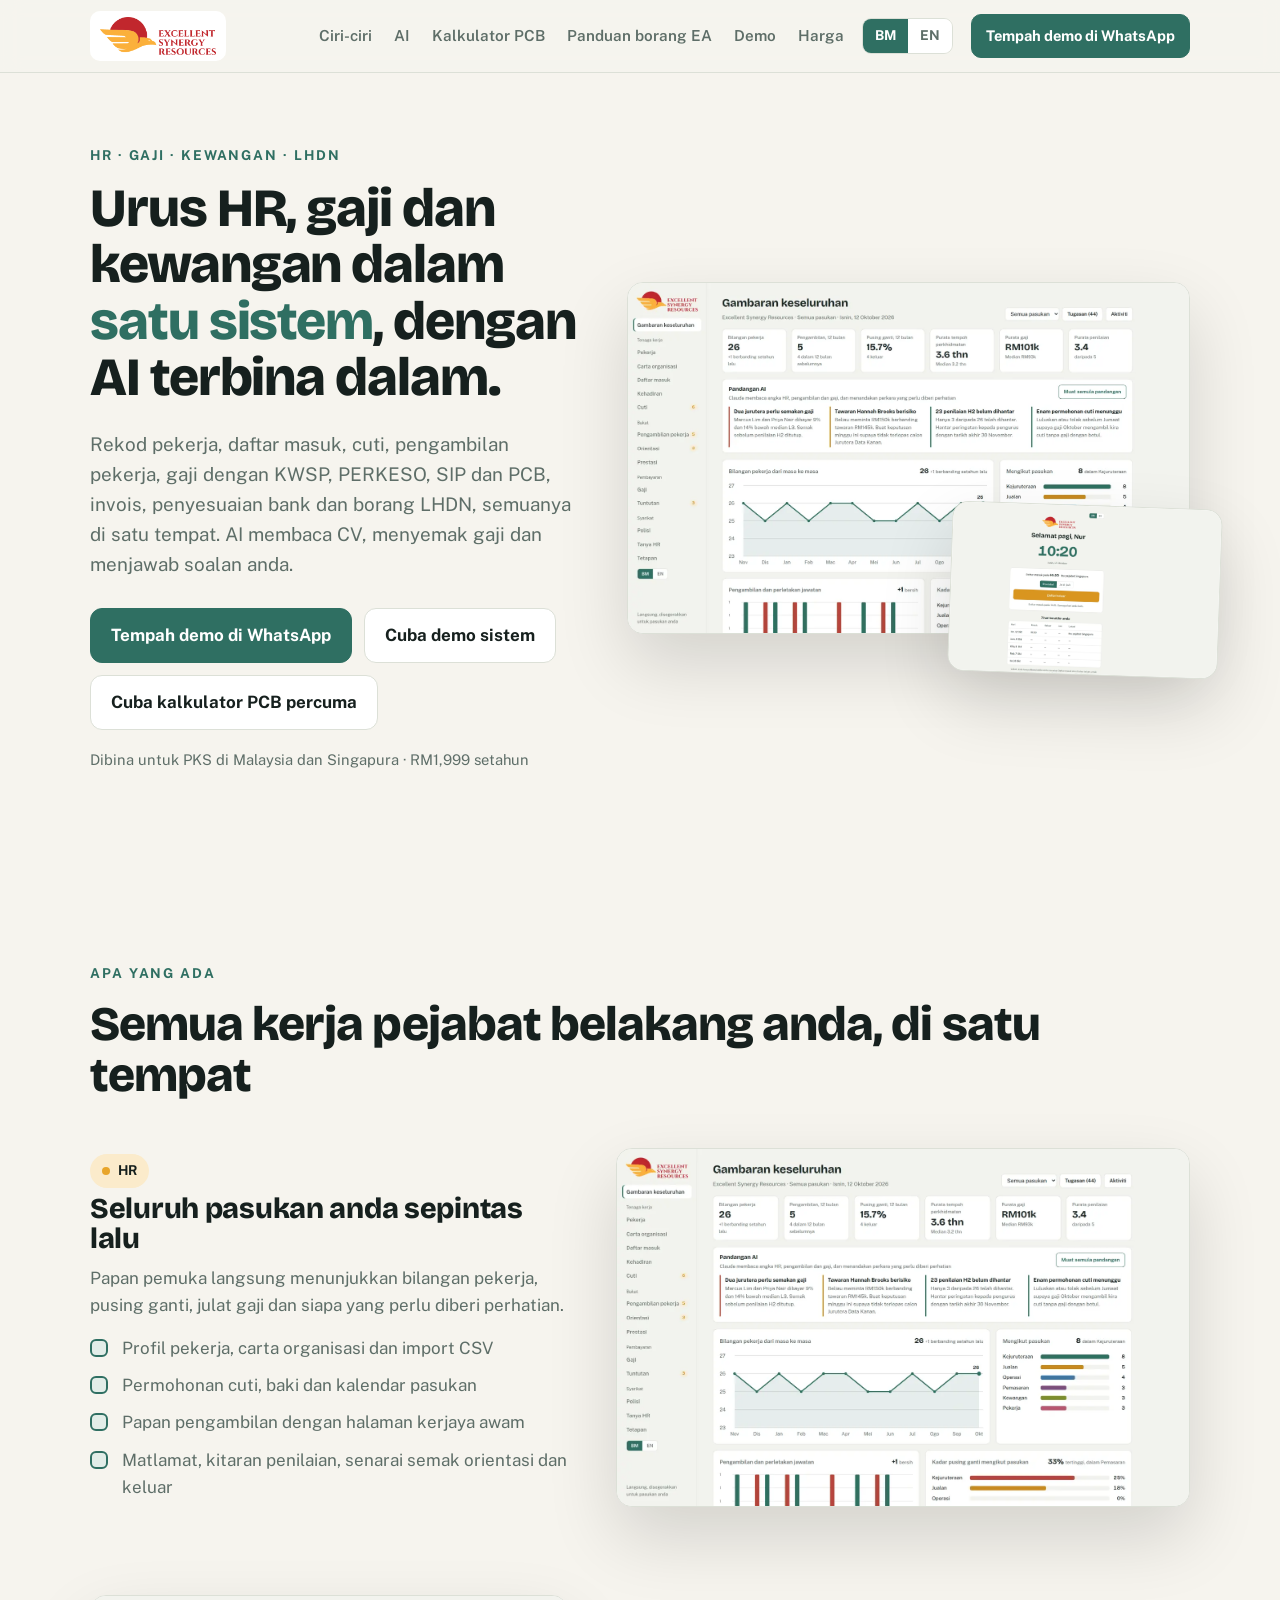
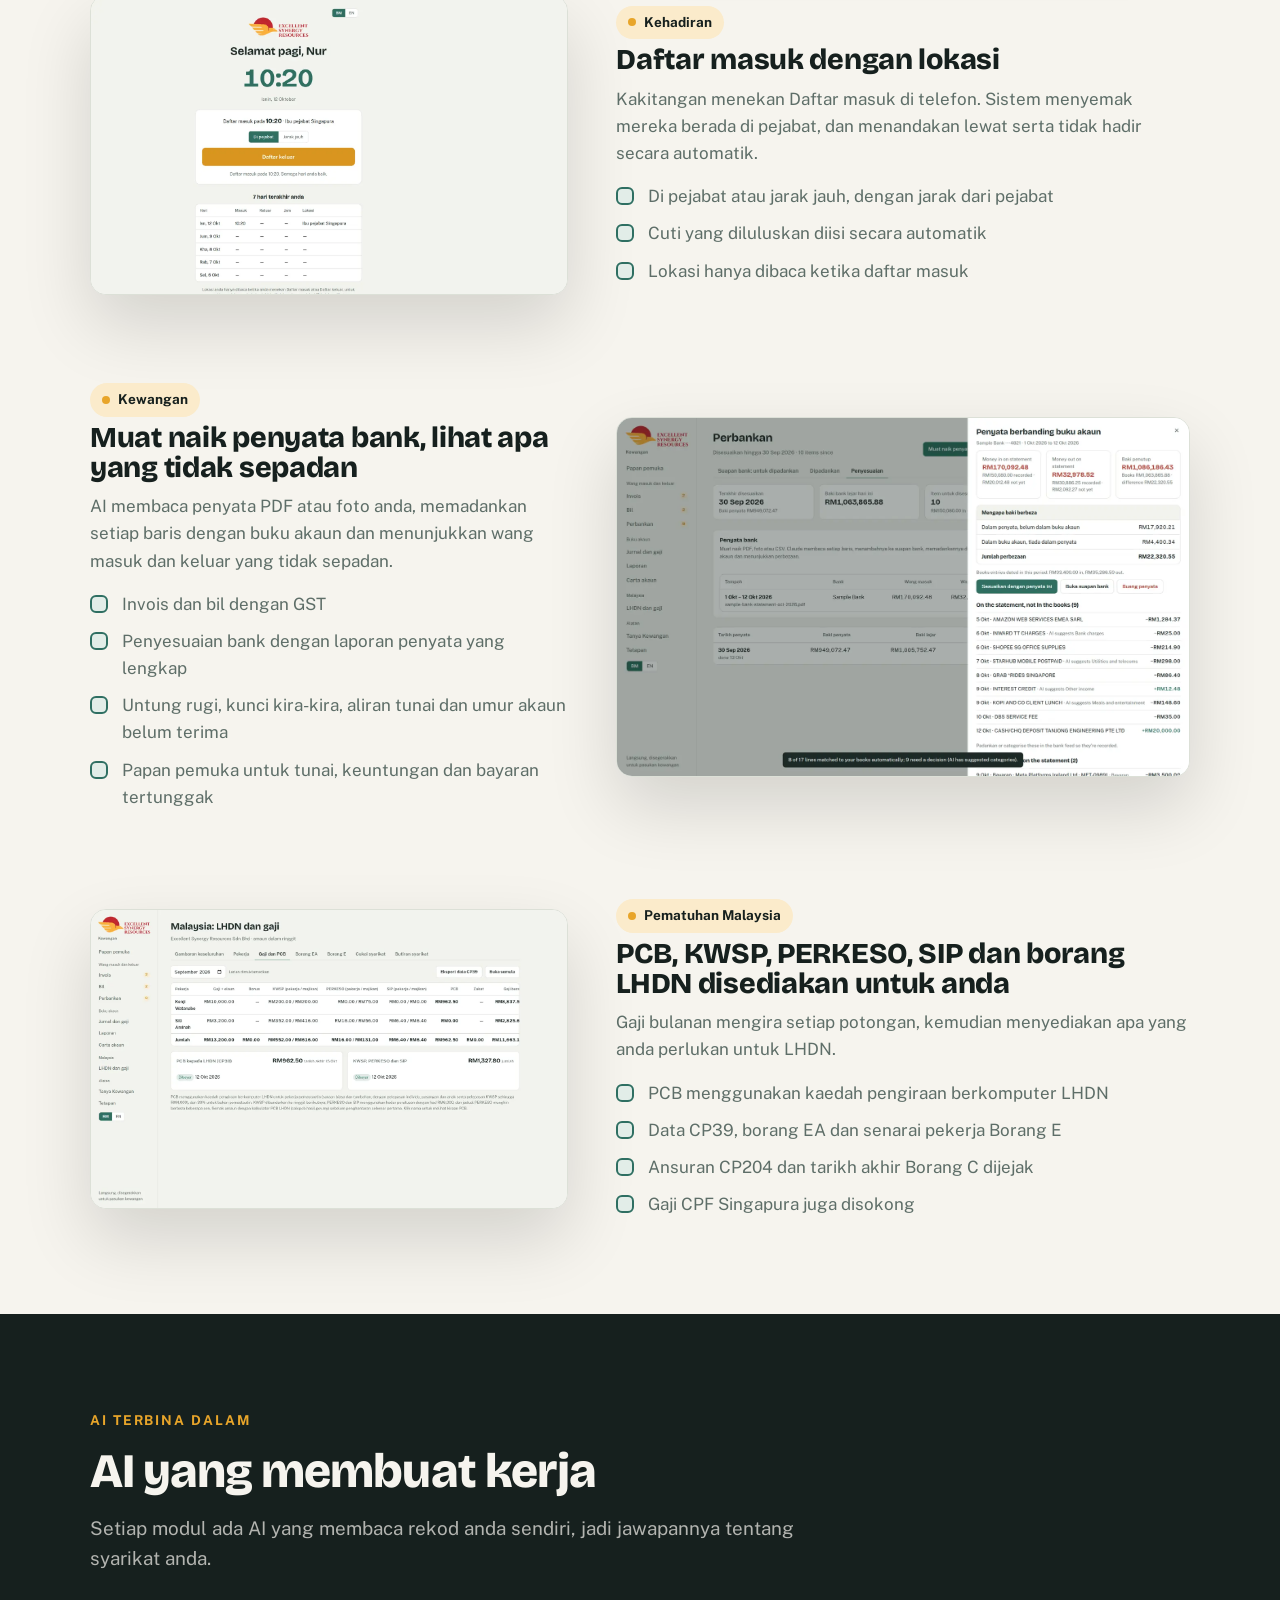
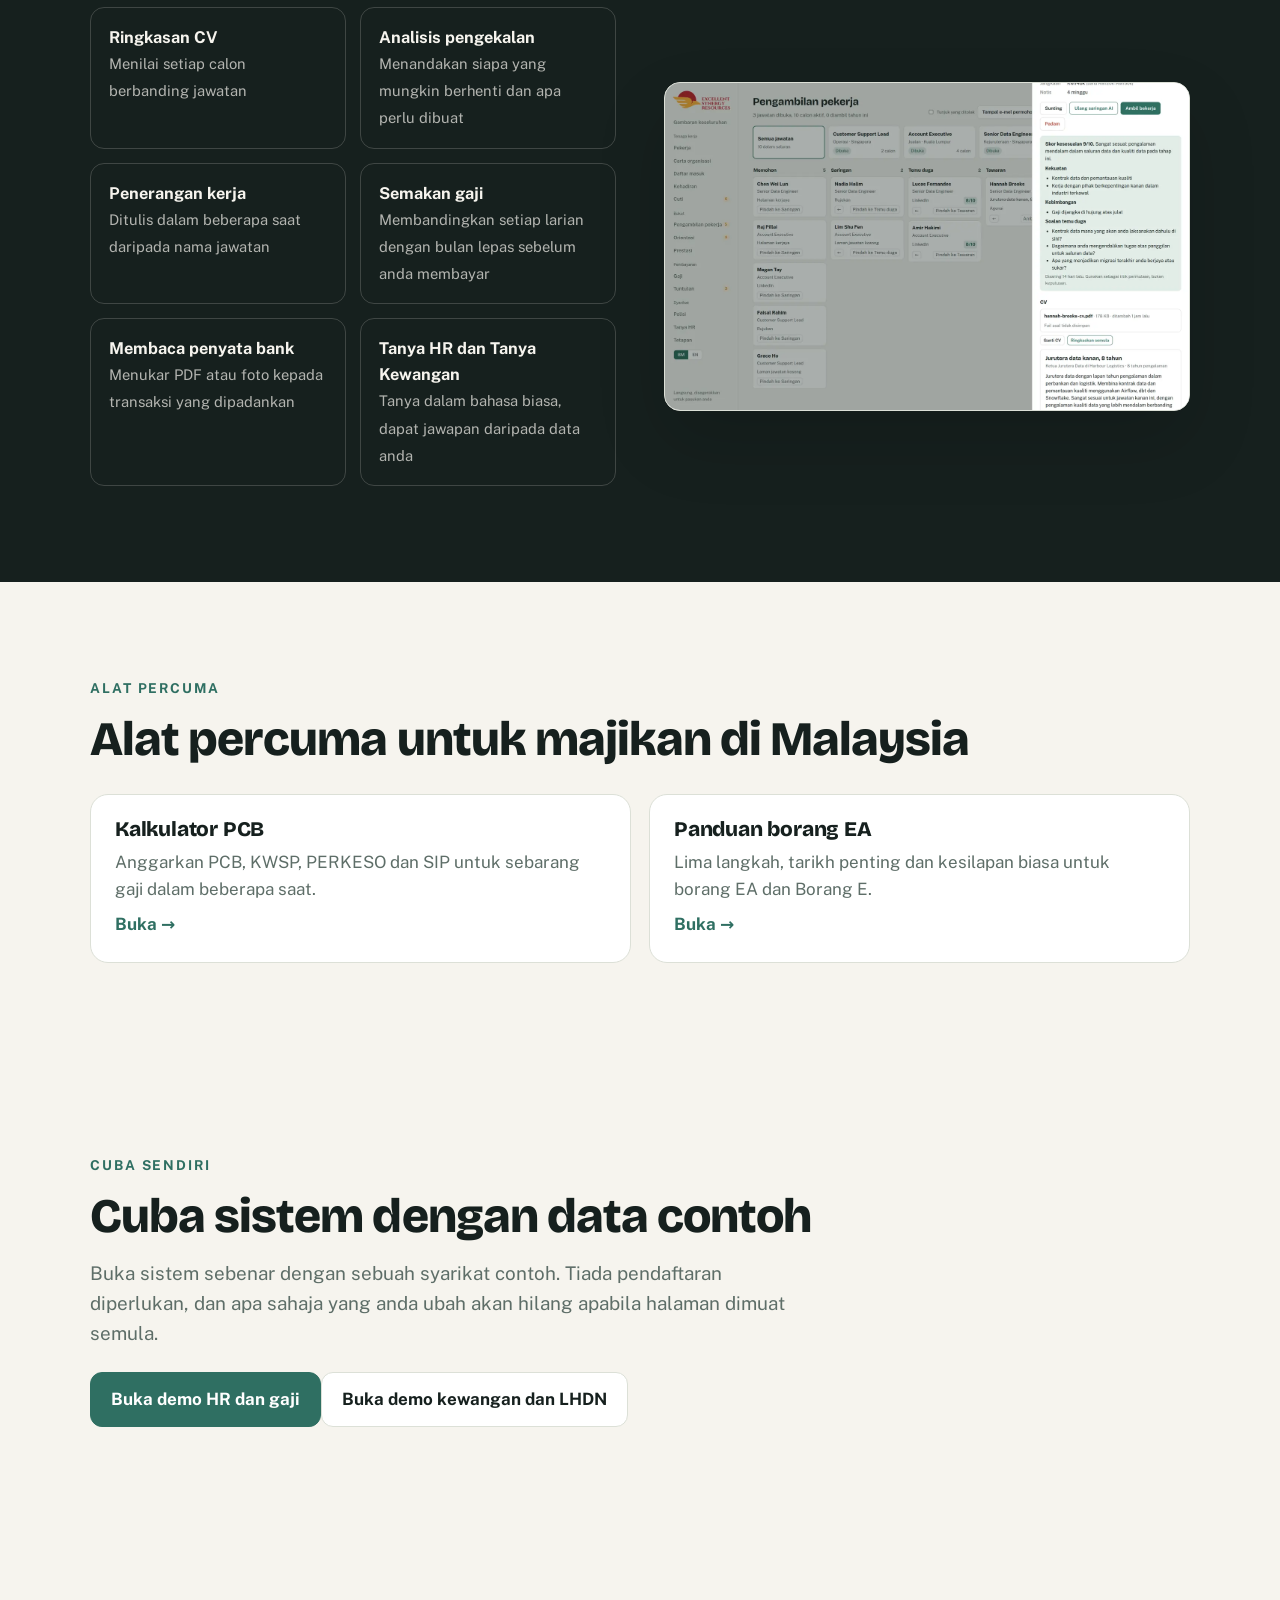
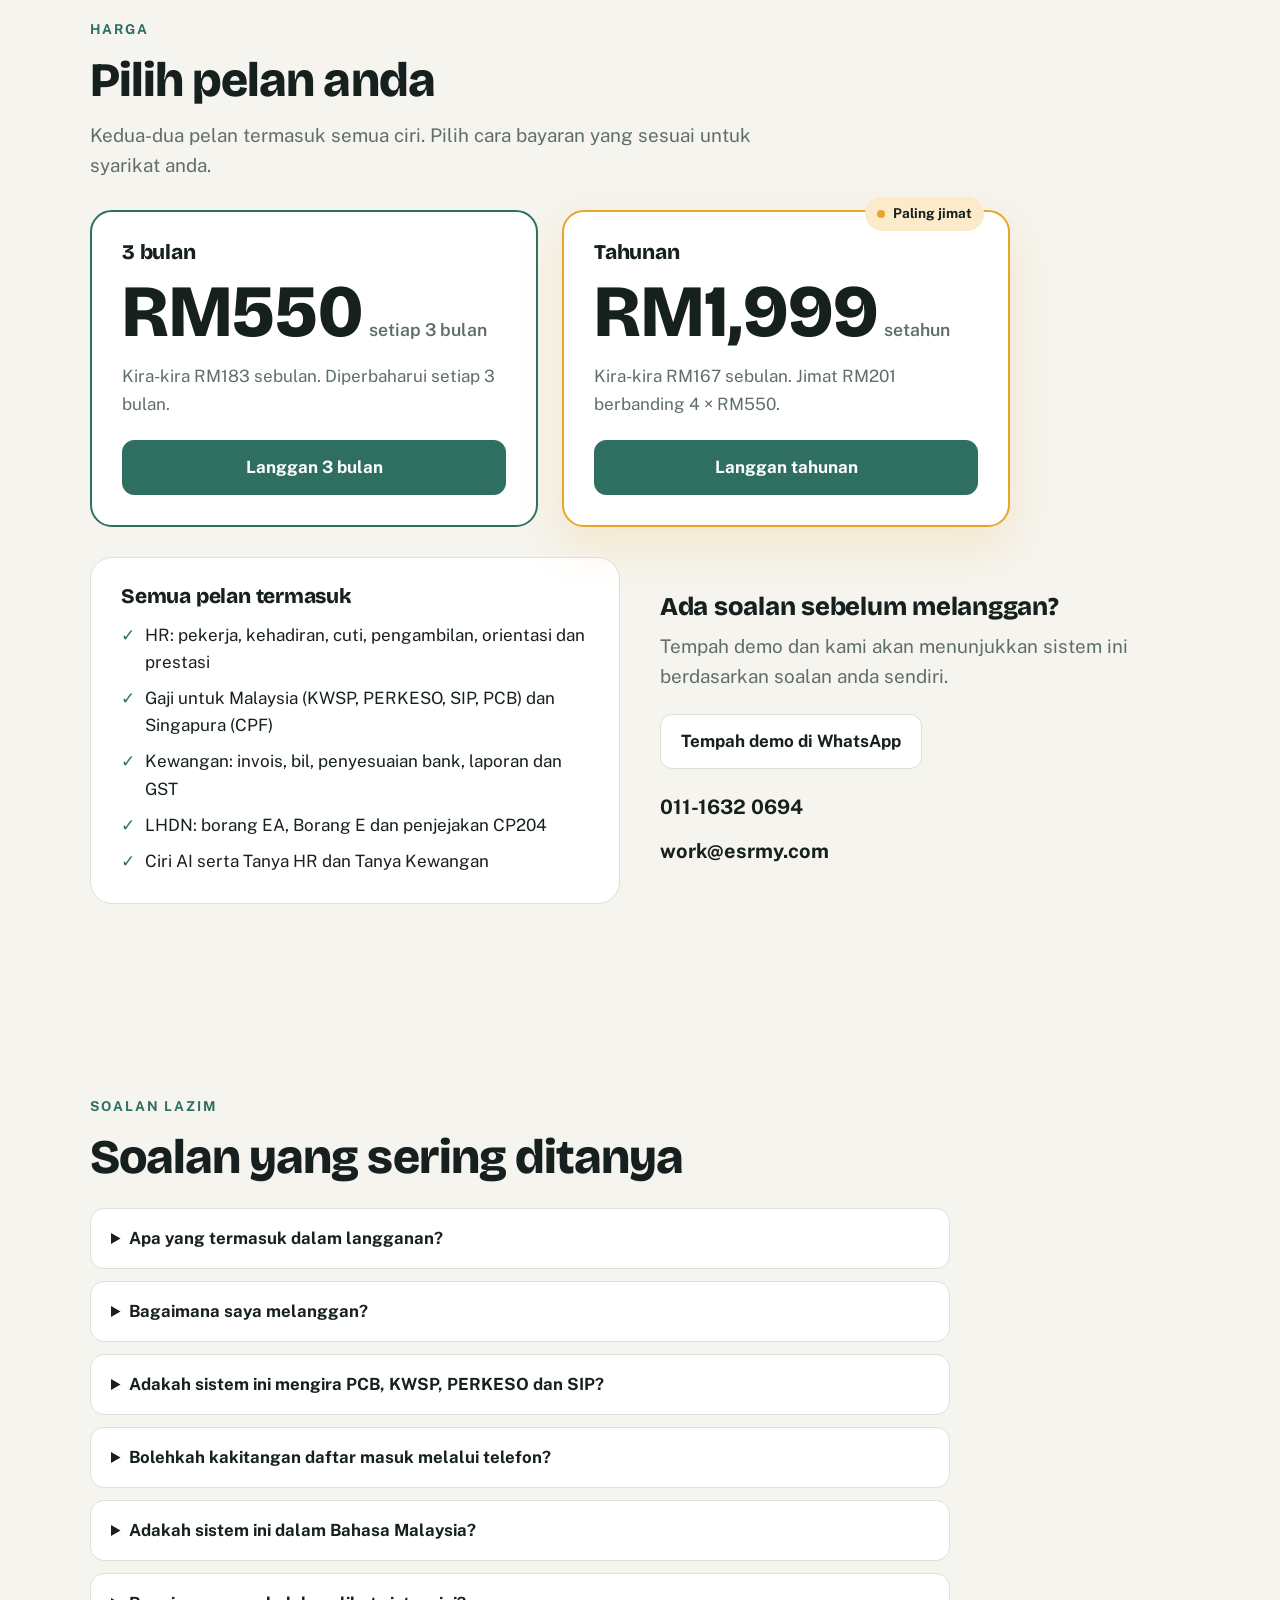
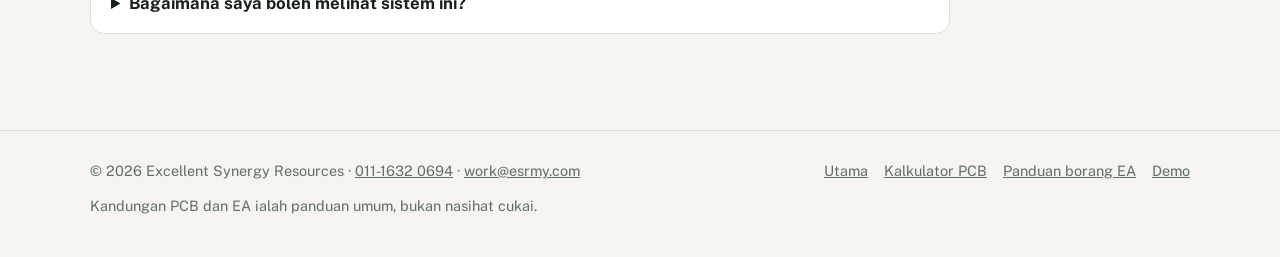
==== commit 70983dc4: "Add 3-month (RM550) and yearly (RM1,999) subscription plans Pricing section on both home pages now s" ====
--- a/index.html
+++ b/index.html
@@ -4,21 +4,21 @@
 <meta charset="utf-8">
 <meta name="viewport" content="width=device-width, initial-scale=1, viewport-fit=cover">
 <title>Sistem HR dan Gaji Malaysia dengan AI | ESR</title>
-<meta name="description" content="Urus pekerja, cuti, daftar masuk berlokasi, gaji dengan KWSP, PERKESO, SIP dan PCB, invois dan borang LHDN dalam satu sistem dengan AI. RM1,999 setahun.">
+<meta name="description" content="Urus pekerja, cuti, daftar masuk berlokasi, gaji dengan KWSP, PERKESO, SIP dan PCB, invois dan borang LHDN dalam satu sistem AI. Dari RM550 setiap 3 bulan.">
 <meta name="robots" content="index, follow, max-image-preview:large">
 <link rel="canonical" href="https://hrmanagement.esrmy.com/">
 <link rel="alternate" hreflang="ms-MY" href="https://hrmanagement.esrmy.com/"><link rel="alternate" hreflang="en" href="https://hrmanagement.esrmy.com/en/"><link rel="alternate" hreflang="x-default" href="https://hrmanagement.esrmy.com/">
 <meta property="og:type" content="website"><meta property="og:site_name" content="Excellent Synergy Resources"><meta property="og:url" content="https://hrmanagement.esrmy.com/">
-<meta property="og:title" content="Sistem HR dan Gaji Malaysia dengan AI | ESR"><meta property="og:description" content="Urus pekerja, cuti, daftar masuk berlokasi, gaji dengan KWSP, PERKESO, SIP dan PCB, invois dan borang LHDN dalam satu sistem dengan AI. RM1,999 setahun.">
+<meta property="og:title" content="Sistem HR dan Gaji Malaysia dengan AI | ESR"><meta property="og:description" content="Urus pekerja, cuti, daftar masuk berlokasi, gaji dengan KWSP, PERKESO, SIP dan PCB, invois dan borang LHDN dalam satu sistem AI. Dari RM550 setiap 3 bulan.">
 <meta property="og:image" content="https://hrmanagement.esrmy.com/assets/img/og-ms.png"><meta property="og:image:width" content="1200"><meta property="og:image:height" content="630"><meta property="og:image:alt" content="Sistem HR, gaji dan kewangan Excellent Synergy Resources">
 <meta property="og:locale" content="ms_MY"><meta property="og:locale:alternate" content="en_MY">
-<meta name="twitter:card" content="summary_large_image"><meta name="twitter:title" content="Sistem HR dan Gaji Malaysia dengan AI | ESR"><meta name="twitter:description" content="Urus pekerja, cuti, daftar masuk berlokasi, gaji dengan KWSP, PERKESO, SIP dan PCB, invois dan borang LHDN dalam satu sistem dengan AI. RM1,999 setahun."><meta name="twitter:image" content="https://hrmanagement.esrmy.com/assets/img/og-ms.png">
+<meta name="twitter:card" content="summary_large_image"><meta name="twitter:title" content="Sistem HR dan Gaji Malaysia dengan AI | ESR"><meta name="twitter:description" content="Urus pekerja, cuti, daftar masuk berlokasi, gaji dengan KWSP, PERKESO, SIP dan PCB, invois dan borang LHDN dalam satu sistem AI. Dari RM550 setiap 3 bulan."><meta name="twitter:image" content="https://hrmanagement.esrmy.com/assets/img/og-ms.png">
 <meta name="theme-color" content="#2F6F62">
 <link rel="icon" type="image/png" sizes="32x32" href="/assets/img/icon-32.png"><link rel="icon" type="image/png" sizes="192x192" href="/assets/img/icon-192.png"><link rel="apple-touch-icon" href="/assets/img/apple-touch-icon.png">
 <link rel="preconnect" href="https://fonts.googleapis.com"><link rel="preconnect" href="https://fonts.gstatic.com" crossorigin>
 <link href="https://fonts.googleapis.com/css2?family=Bricolage+Grotesque:opsz,wght@12..96,600;12..96,800&family=Public+Sans:wght@400;500;600;700&display=swap" rel="stylesheet">
 <link rel="stylesheet" href="/assets/css/style.css">
-<script type="application/ld+json">{"@context": "https://schema.org", "@graph": [{"@type": "Organization", "@id": "https://hrmanagement.esrmy.com/#org", "name": "Excellent Synergy Resources", "url": "https://hrmanagement.esrmy.com/", "logo": "https://hrmanagement.esrmy.com/assets/img/logo.png", "email": "work@esrmy.com", "contactPoint": {"@type": "ContactPoint", "telephone": "+60-11-1632-0694", "contactType": "sales", "areaServed": ["MY", "SG"], "availableLanguage": ["ms", "en"]}}, {"@type": "WebSite", "@id": "https://hrmanagement.esrmy.com/#site", "url": "https://hrmanagement.esrmy.com/", "name": "Excellent Synergy Resources", "inLanguage": ["ms-MY", "en"], "publisher": {"@id": "https://hrmanagement.esrmy.com/#org"}}, {"@type": "SoftwareApplication", "name": "Excellent Synergy Resources HR, Payroll & Finance", "applicationCategory": "BusinessApplication", "operatingSystem": "Web", "inLanguage": ["ms", "en"], "description": "Urus pekerja, cuti, daftar masuk berlokasi, gaji dengan KWSP, PERKESO, SIP dan PCB, invois dan borang LHDN dalam satu sistem dengan AI. RM1,999 setahun.", "offers": {"@type": "Offer", "price": "1999", "priceCurrency": "MYR", "priceSpecification": {"@type": "UnitPriceSpecification", "price": "1999", "priceCurrency": "MYR", "unitText": "YEAR"}}, "publisher": {"@id": "https://hrmanagement.esrmy.com/#org"}}, {"@type": "FAQPage", "inLanguage": "ms", "mainEntity": [{"@type": "Question", "name": "Apa yang termasuk dalam RM1,999 setahun?", "acceptedAnswer": {"@type": "Answer", "text": "Rekod HR, kehadiran dengan daftar masuk berlokasi, cuti, pengambilan pekerja, orientasi, penilaian prestasi, gaji untuk Malaysia dan Singapura, kewangan dengan invois, penyesuaian bank dan laporan, borang LHDN, serta ciri-ciri AI."}}, {"@type": "Question", "name": "Adakah sistem ini mengira PCB, KWSP, PERKESO dan SIP?", "acceptedAnswer": {"@type": "Answer", "text": "Ya. Gaji bulanan mengira setiap potongan, menggunakan kaedah pengiraan berkomputer LHDN untuk PCB, dan menyediakan data CP39, borang EA dan senarai pekerja Borang E."}}, {"@type": "Question", "name": "Bolehkah kakitangan daftar masuk melalui telefon?", "acceptedAnswer": {"@type": "Answer", "text": "Boleh. Kakitangan menekan Daftar masuk di telefon, sistem menyemak mereka berada di pejabat, dan lewat atau tidak hadir ditanda secara automatik."}}, {"@type": "Question", "name": "Adakah sistem ini dalam Bahasa Malaysia?", "acceptedAnswer": {"@type": "Answer", "text": "Ya. Setiap skrin boleh ditukar antara Bahasa Malaysia dan Bahasa Inggeris."}}, {"@type": "Question", "name": "Bagaimana saya boleh melihat sistem ini?", "acceptedAnswer": {"@type": "Answer", "text": "Tempah demo melalui WhatsApp di 011-1632 0694 atau e-mel work@esrmy.com dan kami akan menunjukkannya kepada anda."}}]}]}</script>
+<script type="application/ld+json">{"@context": "https://schema.org", "@graph": [{"@type": "Organization", "@id": "https://hrmanagement.esrmy.com/#org", "name": "Excellent Synergy Resources", "url": "https://hrmanagement.esrmy.com/", "logo": "https://hrmanagement.esrmy.com/assets/img/logo.png", "email": "work@esrmy.com", "contactPoint": {"@type": "ContactPoint", "telephone": "+60-11-1632-0694", "contactType": "sales", "areaServed": ["MY", "SG"], "availableLanguage": ["ms", "en"]}}, {"@type": "WebSite", "@id": "https://hrmanagement.esrmy.com/#site", "url": "https://hrmanagement.esrmy.com/", "name": "Excellent Synergy Resources", "inLanguage": ["ms-MY", "en"], "publisher": {"@id": "https://hrmanagement.esrmy.com/#org"}}, {"@type": "SoftwareApplication", "name": "Excellent Synergy Resources HR, Payroll & Finance", "applicationCategory": "BusinessApplication", "operatingSystem": "Web", "inLanguage": ["ms", "en"], "description": "Urus pekerja, cuti, daftar masuk berlokasi, gaji dengan KWSP, PERKESO, SIP dan PCB, invois dan borang LHDN dalam satu sistem dengan AI. RM550 setiap 3 bulan atau RM1,999 setahun.", "offers": [{"@type": "Offer", "name": "3 bulan", "price": "550", "priceCurrency": "MYR", "url": "https://hrmanagement.esrmy.com/#plan-quarterly", "priceSpecification": {"@type": "UnitPriceSpecification", "price": "550", "priceCurrency": "MYR", "referenceQuantity": {"@type": "QuantitativeValue", "value": 3, "unitCode": "MON"}}}, {"@type": "Offer", "name": "Tahunan", "price": "1999", "priceCurrency": "MYR", "url": "https://hrmanagement.esrmy.com/#plan-yearly", "priceSpecification": {"@type": "UnitPriceSpecification", "price": "1999", "priceCurrency": "MYR", "referenceQuantity": {"@type": "QuantitativeValue", "value": 1, "unitCode": "ANN"}}}], "publisher": {"@id": "https://hrmanagement.esrmy.com/#org"}}, {"@type": "FAQPage", "inLanguage": "ms", "mainEntity": [{"@type": "Question", "name": "Apa yang termasuk dalam langganan?", "acceptedAnswer": {"@type": "Answer", "text": "Kedua-dua pelan, RM550 setiap 3 bulan atau RM1,999 setahun, termasuk rekod HR, kehadiran dengan daftar masuk berlokasi, cuti, pengambilan pekerja, orientasi, penilaian prestasi, gaji untuk Malaysia dan Singapura, kewangan dengan invois, penyesuaian bank dan laporan, borang LHDN, serta ciri-ciri AI."}}, {"@type": "Question", "name": "Bagaimana saya melanggan?", "acceptedAnswer": {"@type": "Answer", "text": "Pilih pelan 3 bulan atau tahunan di bahagian Harga dan tekan Langgan. Selepas bayaran, kami menghubungi anda untuk menyediakan akaun syarikat anda."}}, {"@type": "Question", "name": "Adakah sistem ini mengira PCB, KWSP, PERKESO dan SIP?", "acceptedAnswer": {"@type": "Answer", "text": "Ya. Gaji bulanan mengira setiap potongan, menggunakan kaedah pengiraan berkomputer LHDN untuk PCB, dan menyediakan data CP39, borang EA dan senarai pekerja Borang E."}}, {"@type": "Question", "name": "Bolehkah kakitangan daftar masuk melalui telefon?", "acceptedAnswer": {"@type": "Answer", "text": "Boleh. Kakitangan menekan Daftar masuk di telefon, sistem menyemak mereka berada di pejabat, dan lewat atau tidak hadir ditanda secara automatik."}}, {"@type": "Question", "name": "Adakah sistem ini dalam Bahasa Malaysia?", "acceptedAnswer": {"@type": "Answer", "text": "Ya. Setiap skrin boleh ditukar antara Bahasa Malaysia dan Bahasa Inggeris."}}, {"@type": "Question", "name": "Bagaimana saya boleh melihat sistem ini?", "acceptedAnswer": {"@type": "Answer", "text": "Tempah demo melalui WhatsApp di 011-1632 0694 atau e-mel work@esrmy.com dan kami akan menunjukkannya kepada anda."}}]}]}</script>
 </head>
 <body><header class="top"><div class="wrap">
   <a class="logo-tile" href="/"><img src="/assets/img/logo.png" width="422" height="138" alt="Excellent Synergy Resources" style="height:38px;width:auto"></a>
@@ -42,10 +42,14 @@
 <a class="toolcard" href="/kalkulator-pcb/"><h3>Kalkulator PCB</h3><span>Anggarkan PCB, KWSP, PERKESO dan SIP untuk sebarang gaji dalam beberapa saat.</span><b>Buka →</b></a>
 <a class="toolcard" href="/panduan-borang-ea/"><h3>Panduan borang EA</h3><span>Lima langkah, tarikh penting dan kesilapan biasa untuk borang EA dan Borang E.</span><b>Buka →</b></a></div></div></section>
 <section id="demo"><div class="wrap"><p class="kicker">Cuba sendiri</p><h2>Cuba sistem dengan data contoh</h2><p class="lead" style="margin-top:16px">Buka sistem sebenar dengan sebuah syarikat contoh. Tiada pendaftaran diperlukan, dan apa sahaja yang anda ubah akan hilang apabila halaman dimuat semula.</p><div class="ctas" style="margin-top:24px"><a class="btn primary" href="/demo/hr/?lang=ms">Buka demo HR dan gaji</a><a class="btn" href="/demo/finance/?lang=ms">Buka demo kewangan dan LHDN</a></div></div></section>
-<section id="pricing"><div class="wrap"><p class="kicker">Harga</p><h2>Satu harga yang mudah</h2><div class="price"><div class="pcard"><div class="amt">RM1,999<small>setahun</small></div>
-<ul><li>HR: pekerja, kehadiran, cuti, pengambilan, orientasi dan prestasi</li><li>Gaji untuk Malaysia (KWSP, PERKESO, SIP, PCB) dan Singapura (CPF)</li><li>Kewangan: invois, bil, penyesuaian bank, laporan dan GST</li><li>LHDN: borang EA, Borang E dan penjejakan CP204</li><li>Ciri AI serta Tanya HR dan Tanya Kewangan</li></ul><a class="btn primary" href="https://wa.me/601116320694?text=Hai%2C%20saya%20ingin%20menempah%20demo%20sistem%20HR%2C%20gaji%20dan%20kewangan." target="_blank" rel="noopener">Tempah demo di WhatsApp</a></div>
-<div><h3 style="font-size:1.6rem">Hubungi kami</h3><p class="lead" style="margin:10px 0 22px">Tempah demo dan kami akan menunjukkan sistem ini berdasarkan soalan anda sendiri.</p><div class="contact"><a href="tel:+601116320694">011-1632 0694</a><a href="mailto:work@esrmy.com">work@esrmy.com</a></div></div></div></div></section>
-<section id="faq"><div class="wrap"><p class="kicker">Soalan lazim</p><h2>Soalan yang sering ditanya</h2><div class="faq"><details><summary>Apa yang termasuk dalam RM1,999 setahun?</summary><p>Rekod HR, kehadiran dengan daftar masuk berlokasi, cuti, pengambilan pekerja, orientasi, penilaian prestasi, gaji untuk Malaysia dan Singapura, kewangan dengan invois, penyesuaian bank dan laporan, borang LHDN, serta ciri-ciri AI.</p></details><details><summary>Adakah sistem ini mengira PCB, KWSP, PERKESO dan SIP?</summary><p>Ya. Gaji bulanan mengira setiap potongan, menggunakan kaedah pengiraan berkomputer LHDN untuk PCB, dan menyediakan data CP39, borang EA dan senarai pekerja Borang E.</p></details><details><summary>Bolehkah kakitangan daftar masuk melalui telefon?</summary><p>Boleh. Kakitangan menekan Daftar masuk di telefon, sistem menyemak mereka berada di pejabat, dan lewat atau tidak hadir ditanda secara automatik.</p></details><details><summary>Adakah sistem ini dalam Bahasa Malaysia?</summary><p>Ya. Setiap skrin boleh ditukar antara Bahasa Malaysia dan Bahasa Inggeris.</p></details><details><summary>Bagaimana saya boleh melihat sistem ini?</summary><p>Tempah demo melalui WhatsApp di 011-1632 0694 atau e-mel work@esrmy.com dan kami akan menunjukkannya kepada anda.</p></details></div></div></section>
+<section id="pricing"><div class="wrap"><p class="kicker">Harga</p><h2>Pilih pelan anda</h2><p class="lead" style="margin-top:14px">Kedua-dua pelan termasuk semua ciri. Pilih cara bayaran yang sesuai untuk syarikat anda.</p>
+<div class="plans">
+<div class="pcard plan" id="plan-quarterly"><h3>3 bulan</h3><div class="amt">RM550<small>setiap 3 bulan</small></div><p class="plan-note">Kira-kira RM183 sebulan. Diperbaharui setiap 3 bulan.</p><a class="btn primary" data-plan="quarterly" href="https://wa.me/601116320694?text=Hai%2C%20saya%20ingin%20melanggan%20pelan%203%20bulan%20%28RM550%20setiap%203%20bulan%29%20sistem%20HR%2C%20gaji%20dan%20kewangan." target="_blank" rel="noopener">Langgan 3 bulan</a></div>
+<div class="pcard plan best" id="plan-yearly"><span class="tag"><i></i>Paling jimat</span><h3>Tahunan</h3><div class="amt">RM1,999<small>setahun</small></div><p class="plan-note">Kira-kira RM167 sebulan. Jimat RM201 berbanding 4 × RM550.</p><a class="btn primary" data-plan="yearly" href="https://wa.me/601116320694?text=Hai%2C%20saya%20ingin%20melanggan%20pelan%20tahunan%20%28RM1%2C999%20setahun%29%20sistem%20HR%2C%20gaji%20dan%20kewangan." target="_blank" rel="noopener">Langgan tahunan</a></div>
+</div>
+<div class="price"><div class="incl"><h3>Semua pelan termasuk</h3><ul><li>HR: pekerja, kehadiran, cuti, pengambilan, orientasi dan prestasi</li><li>Gaji untuk Malaysia (KWSP, PERKESO, SIP, PCB) dan Singapura (CPF)</li><li>Kewangan: invois, bil, penyesuaian bank, laporan dan GST</li><li>LHDN: borang EA, Borang E dan penjejakan CP204</li><li>Ciri AI serta Tanya HR dan Tanya Kewangan</li></ul></div>
+<div><h3 style="font-size:1.6rem">Ada soalan sebelum melanggan?</h3><p class="lead" style="margin:10px 0 22px">Tempah demo dan kami akan menunjukkan sistem ini berdasarkan soalan anda sendiri.</p><a class="btn" href="https://wa.me/601116320694?text=Hai%2C%20saya%20ingin%20menempah%20demo%20sistem%20HR%2C%20gaji%20dan%20kewangan." target="_blank" rel="noopener" style="margin-bottom:22px">Tempah demo di WhatsApp</a><div class="contact"><a href="tel:+601116320694">011-1632 0694</a><a href="mailto:work@esrmy.com">work@esrmy.com</a></div></div></div></div></section>
+<section id="faq"><div class="wrap"><p class="kicker">Soalan lazim</p><h2>Soalan yang sering ditanya</h2><div class="faq"><details><summary>Apa yang termasuk dalam langganan?</summary><p>Kedua-dua pelan, RM550 setiap 3 bulan atau RM1,999 setahun, termasuk rekod HR, kehadiran dengan daftar masuk berlokasi, cuti, pengambilan pekerja, orientasi, penilaian prestasi, gaji untuk Malaysia dan Singapura, kewangan dengan invois, penyesuaian bank dan laporan, borang LHDN, serta ciri-ciri AI.</p></details><details><summary>Bagaimana saya melanggan?</summary><p>Pilih pelan 3 bulan atau tahunan di bahagian Harga dan tekan Langgan. Selepas bayaran, kami menghubungi anda untuk menyediakan akaun syarikat anda.</p></details><details><summary>Adakah sistem ini mengira PCB, KWSP, PERKESO dan SIP?</summary><p>Ya. Gaji bulanan mengira setiap potongan, menggunakan kaedah pengiraan berkomputer LHDN untuk PCB, dan menyediakan data CP39, borang EA dan senarai pekerja Borang E.</p></details><details><summary>Bolehkah kakitangan daftar masuk melalui telefon?</summary><p>Boleh. Kakitangan menekan Daftar masuk di telefon, sistem menyemak mereka berada di pejabat, dan lewat atau tidak hadir ditanda secara automatik.</p></details><details><summary>Adakah sistem ini dalam Bahasa Malaysia?</summary><p>Ya. Setiap skrin boleh ditukar antara Bahasa Malaysia dan Bahasa Inggeris.</p></details><details><summary>Bagaimana saya boleh melihat sistem ini?</summary><p>Tempah demo melalui WhatsApp di 011-1632 0694 atau e-mel work@esrmy.com dan kami akan menunjukkannya kepada anda.</p></details></div></div></section>
 </main>
 <footer><div class="wrap"><span>© 2026 Excellent Synergy Resources · <a href="tel:+601116320694">011-1632 0694</a> · <a href="mailto:work@esrmy.com">work@esrmy.com</a></span>
 <nav aria-label="Footer"><a href="/">Utama</a><a href="/kalkulator-pcb/">Kalkulator PCB</a><a href="/panduan-borang-ea/">Panduan borang EA</a><a href="/demo/hr/?lang=ms">Demo</a></nav>
--- a/assets/css/style.css
+++ b/assets/css/style.css
@@ -99,11 +99,22 @@
 .pcard .amt small{font-size:1.1rem;color:var(--muted);font-weight:600;font-family:var(--body);margin-left:6px}
 .pcard ul{margin:18px 0 22px;padding:0;list-style:none;display:grid;gap:9px}
 .pcard li{display:flex;gap:10px}.pcard li::before{content:"✓";color:var(--pine);font-weight:800}
+.plans{display:grid;grid-template-columns:repeat(2,minmax(0,1fr));gap:24px;margin-top:30px;max-width:920px}
+.plan{position:relative;display:flex;flex-direction:column}
+.plan h3{font-size:1.3rem;margin-bottom:12px}
+.plan .amt small{white-space:nowrap}
+.plan-note{color:var(--muted);margin:14px 0 22px;flex:1}
+.plan .btn{width:100%;white-space:normal;text-align:center}
+.plan.best{border-color:var(--gold);box-shadow:0 18px 44px rgba(232,165,42,.18)}
+.plan .tag{position:absolute;top:-15px;right:24px}
+.incl{background:var(--surface);border:1px solid var(--line);border-radius:22px;padding:28px 30px}
+.incl ul{margin:14px 0 0;padding:0;list-style:none;display:grid;gap:9px}
+.incl li{display:flex;gap:10px}.incl li::before{content:"✓";color:var(--pine);font-weight:800}
 .contact{display:grid;gap:12px}
 .contact a{font-size:1.25rem;font-weight:700;text-decoration:none;color:var(--ink)}
 footer{border-top:1px solid var(--line);padding:28px 0 40px;color:var(--muted);font-size:.9rem}
 footer .wrap{display:flex;flex-wrap:wrap;gap:12px;justify-content:space-between}
-@media (max-width:900px){.hero .grid,.row,.ai .grid,.calc,.guide,.price{grid-template-columns:1fr}.row.flip .text{order:0}.hero .stack .back{display:none}nav.links{display:none}.tiles{grid-template-columns:1fr}}
+@media (max-width:900px){.hero .grid,.row,.ai .grid,.calc,.guide,.price,.plans{grid-template-columns:1fr}.row.flip .text{order:0}.hero .stack .back{display:none}nav.links{display:none}.tiles{grid-template-columns:1fr}}
 @media (max-width:560px){.fields{grid-template-columns:1fr}header .btn.demo{display:none}}
 
 .crumbs{font-size:.9rem;color:var(--muted);margin:26px 0 8px}.crumbs a{color:var(--muted)}.crumbs span{margin:0 8px}
